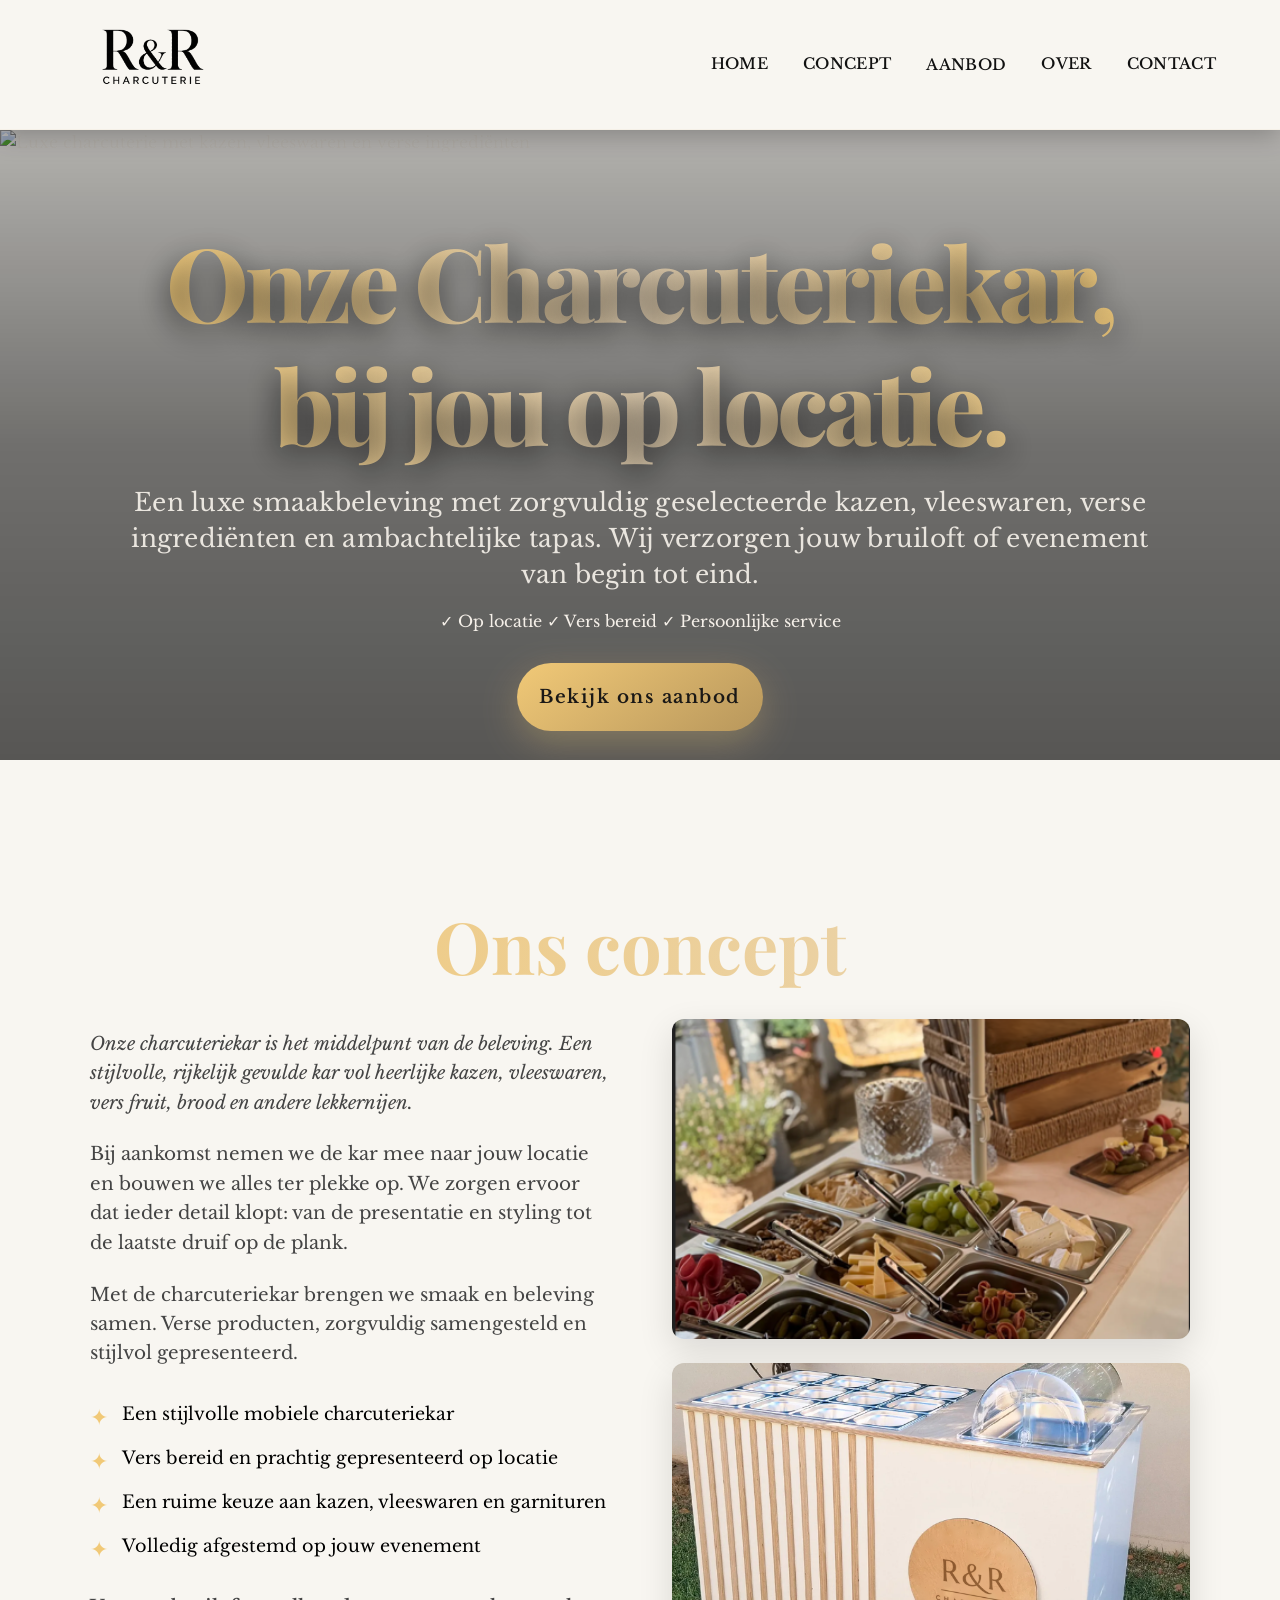
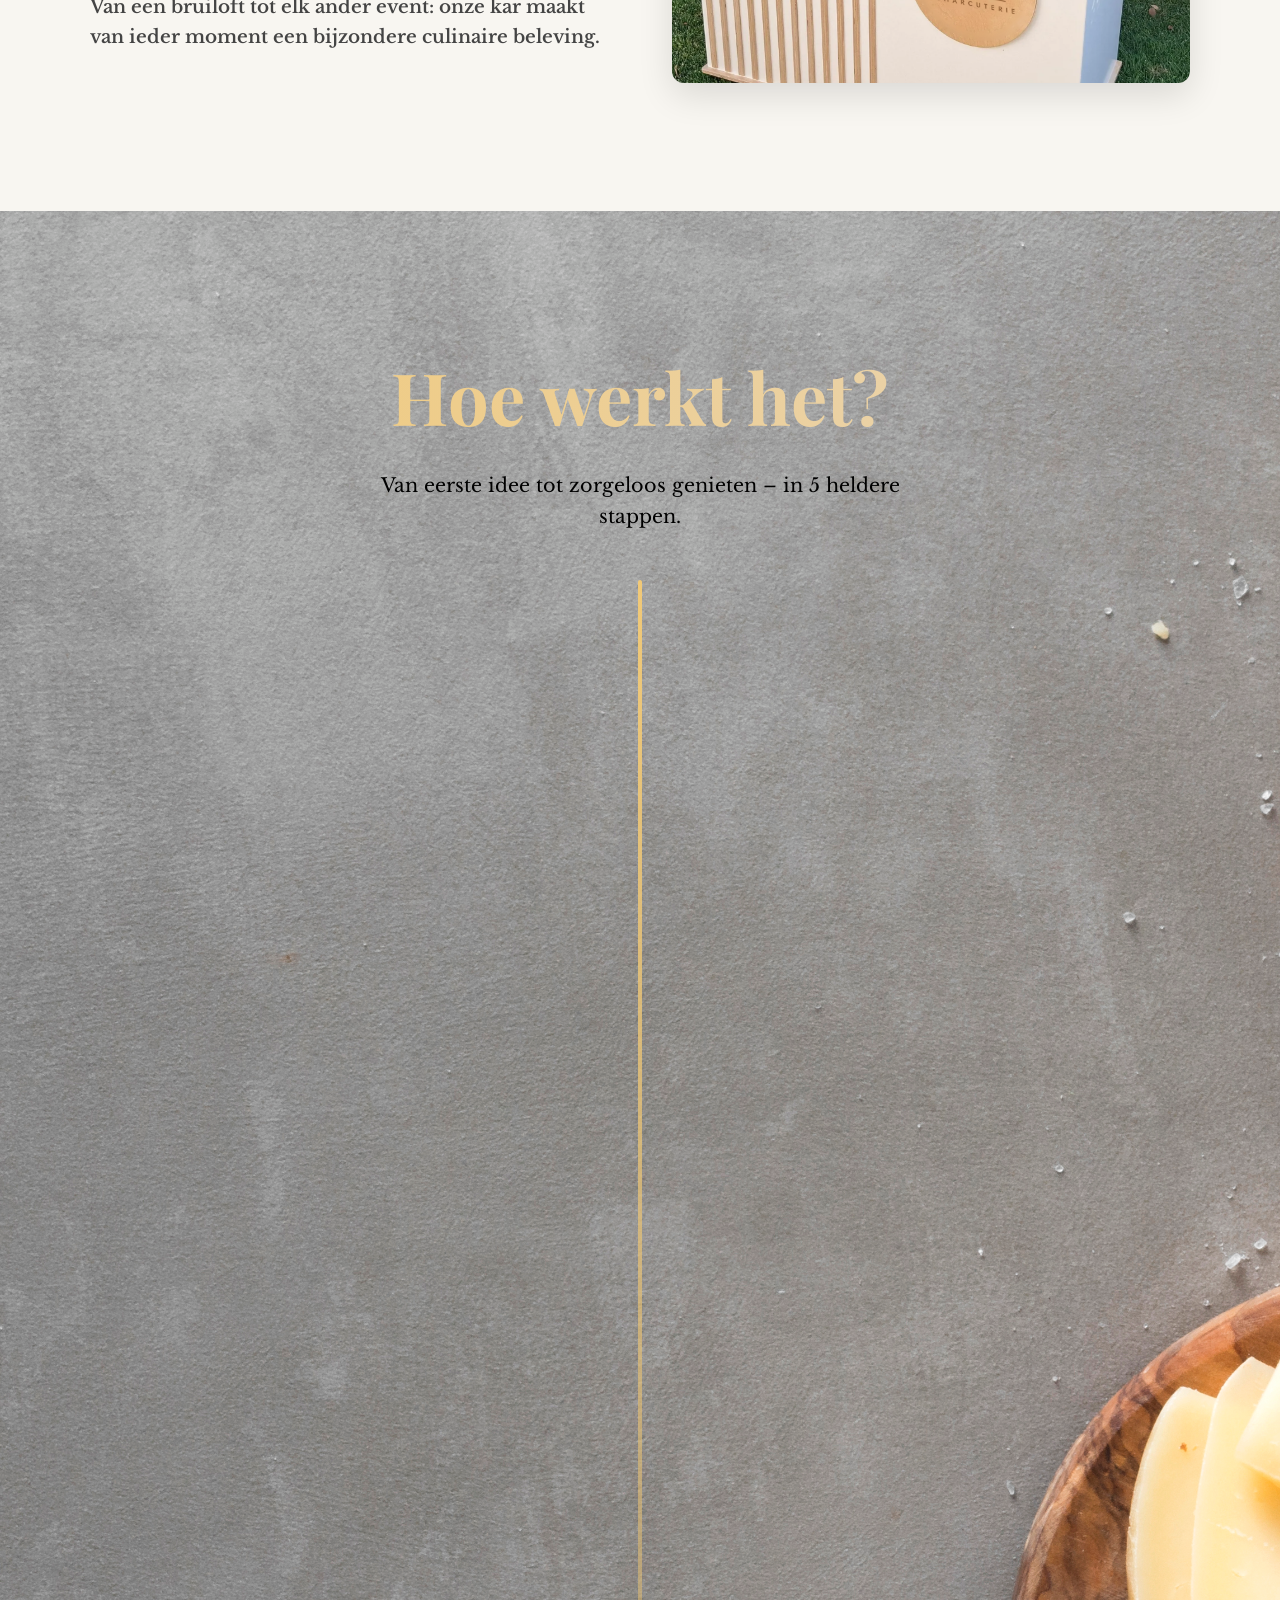
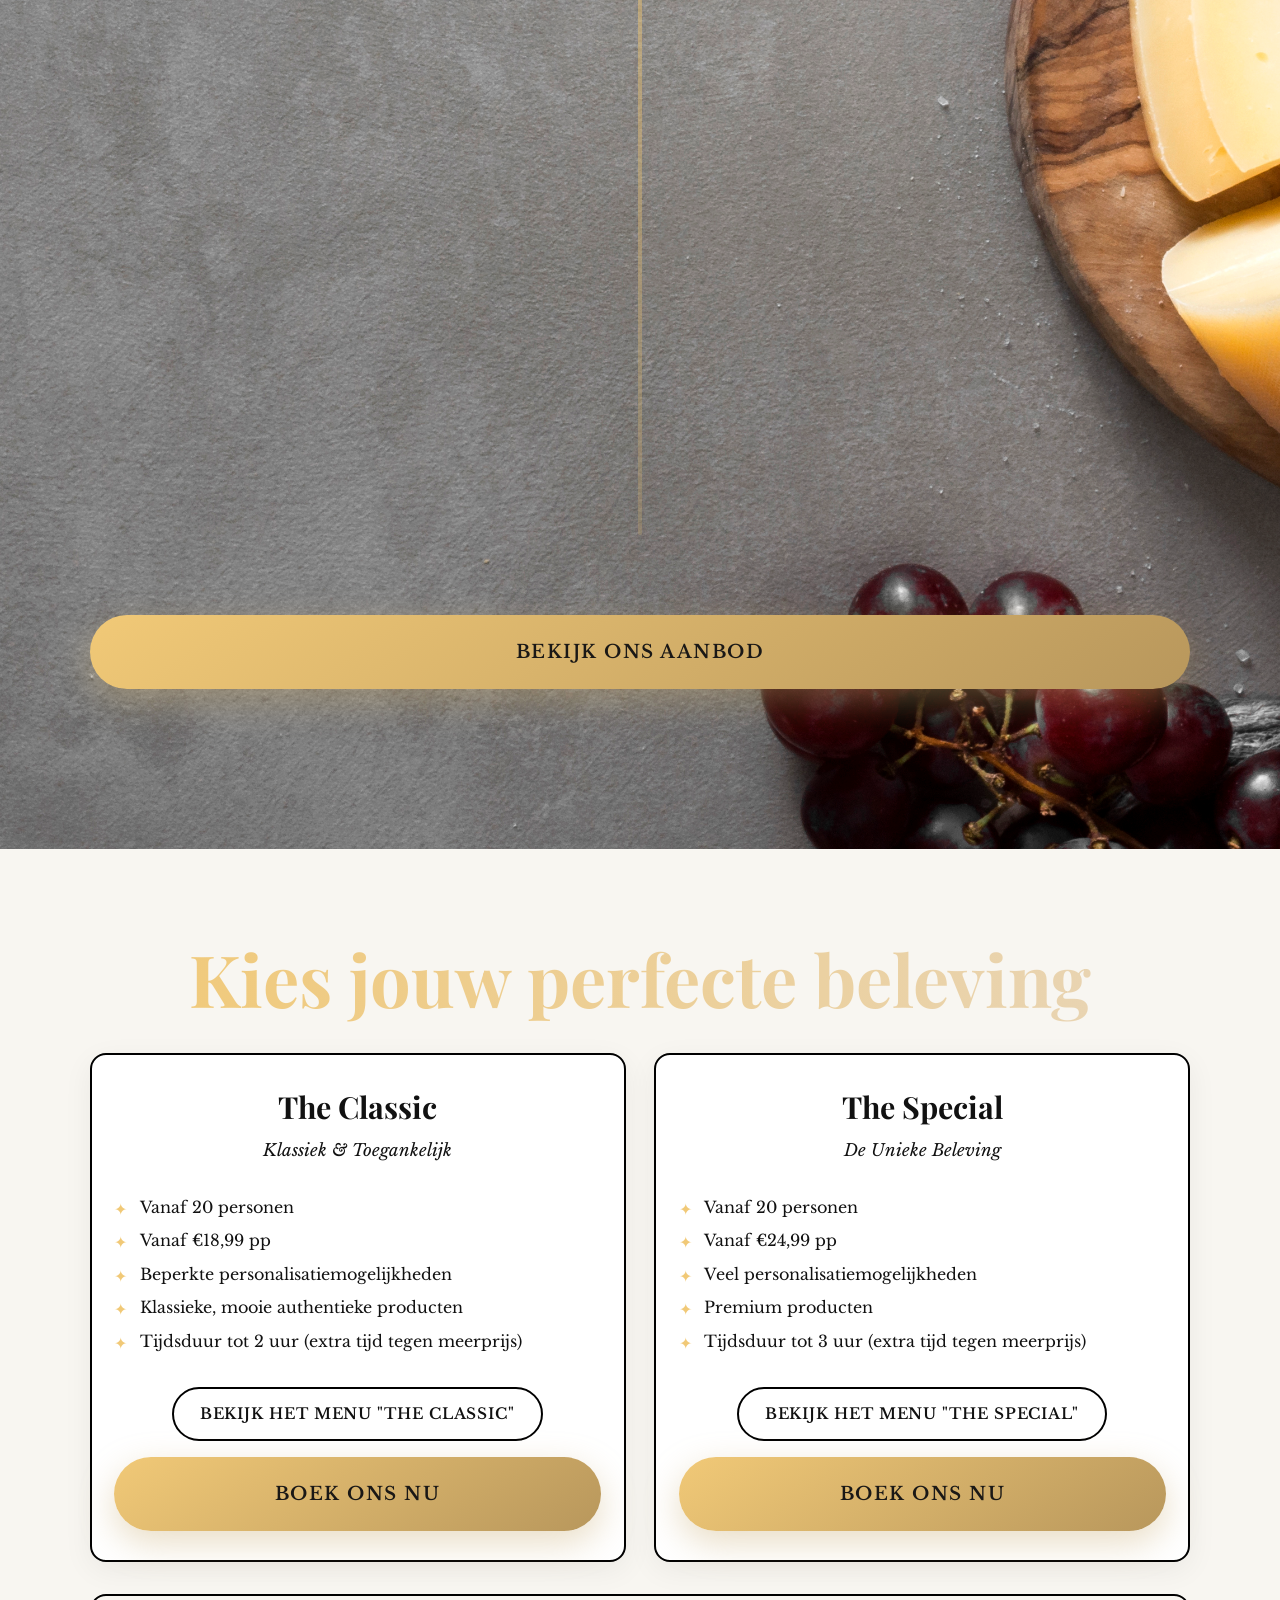
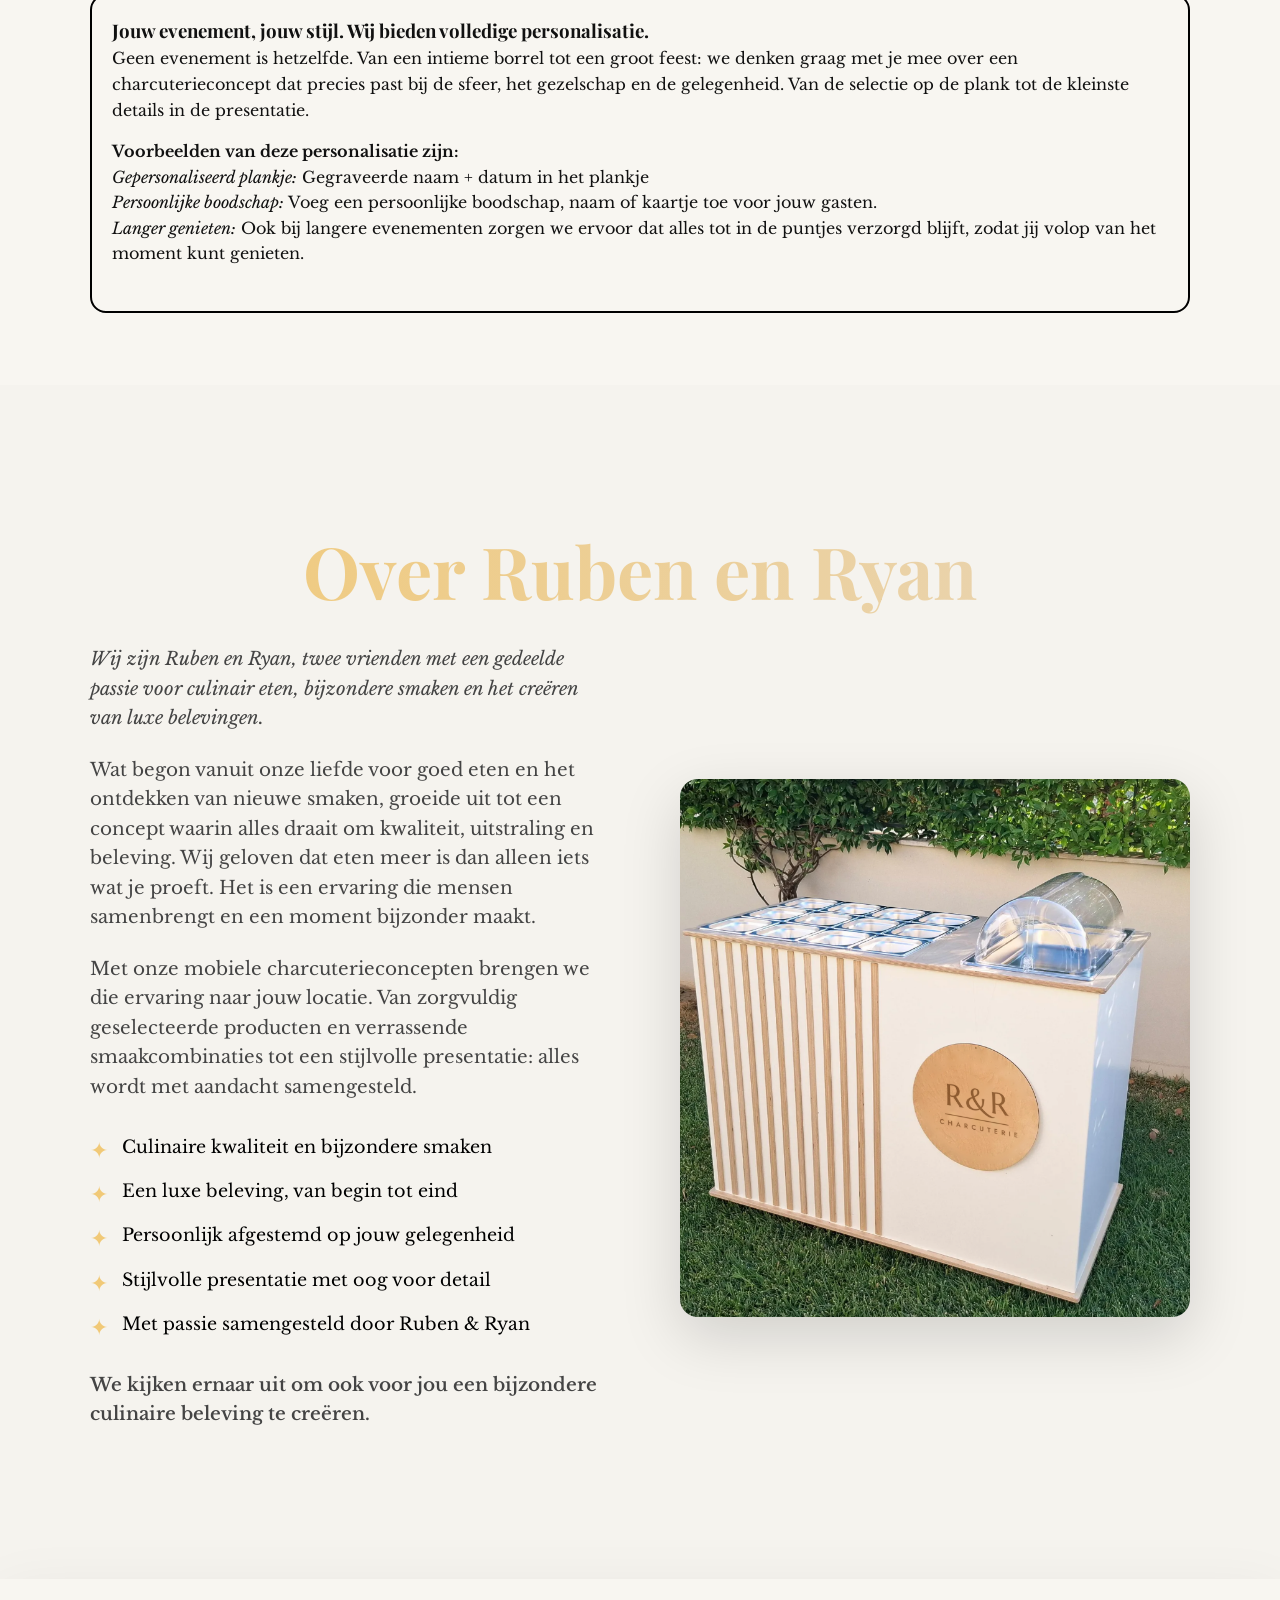
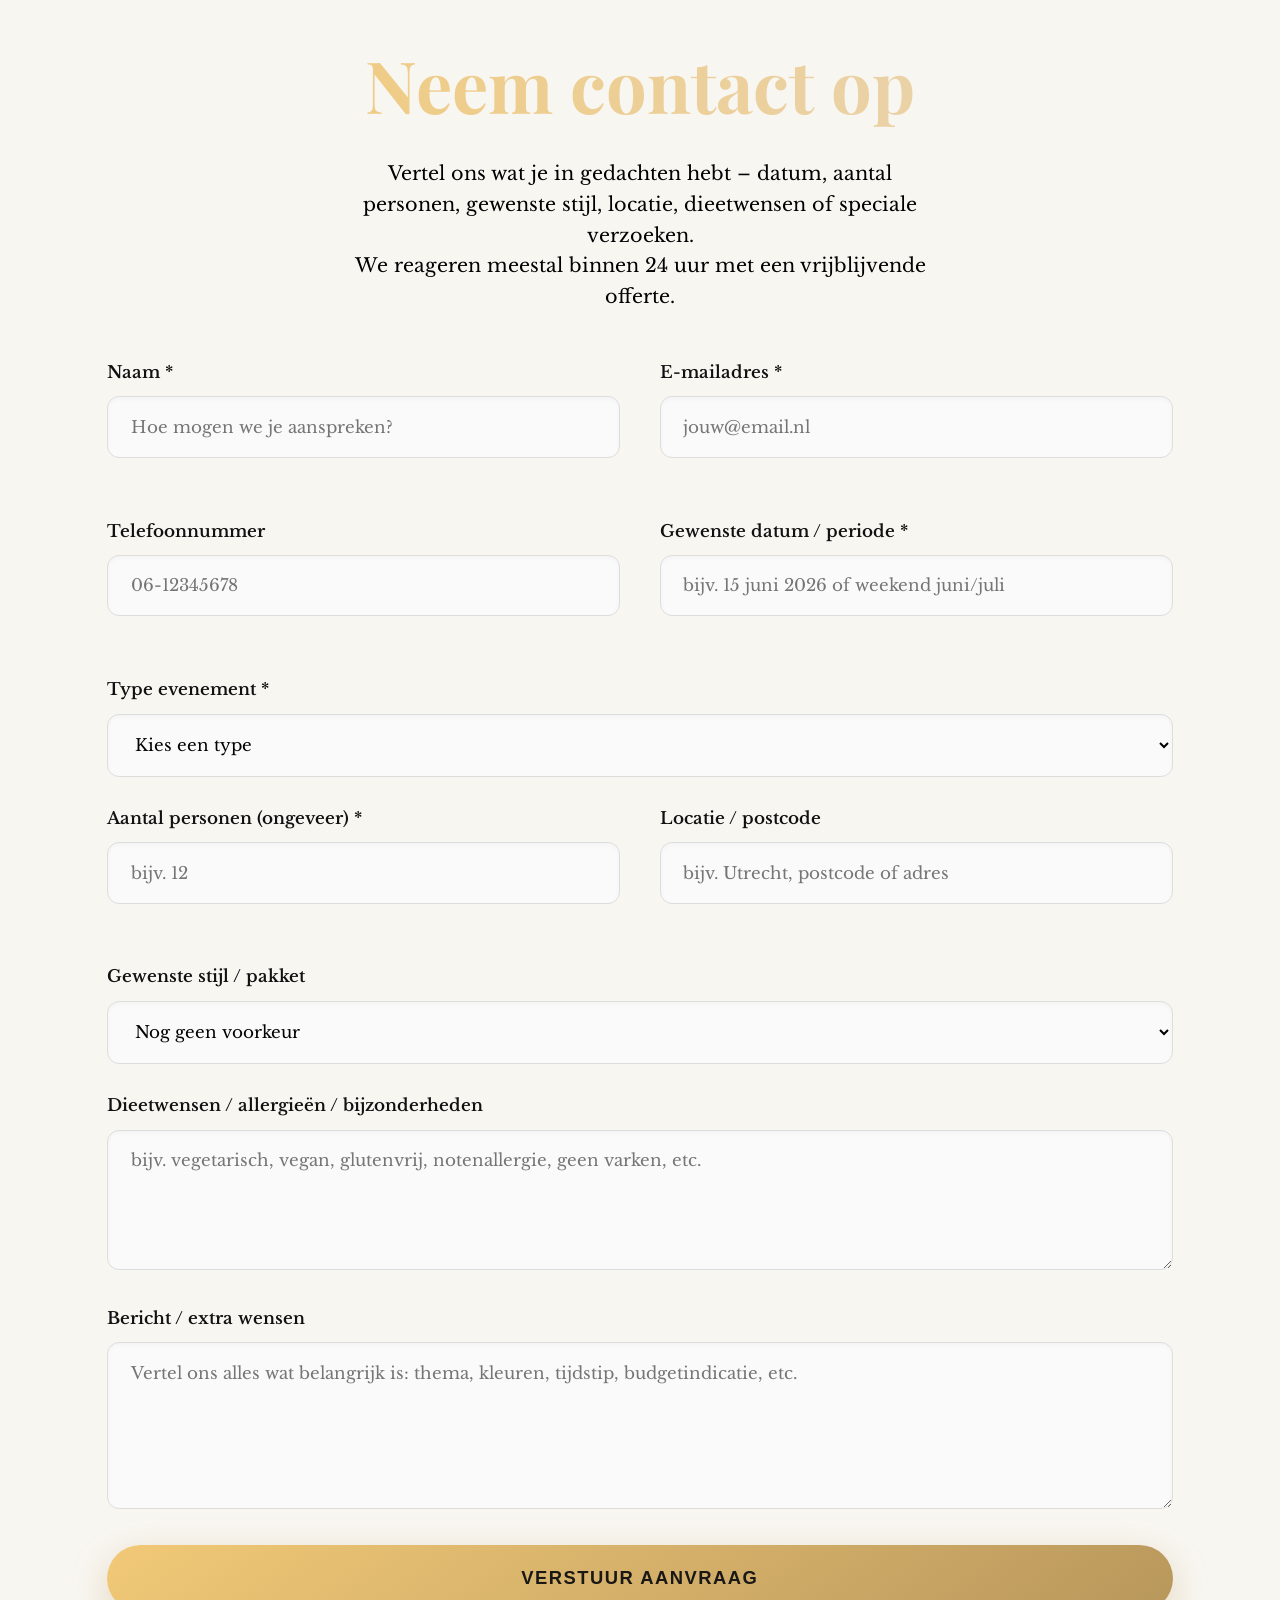
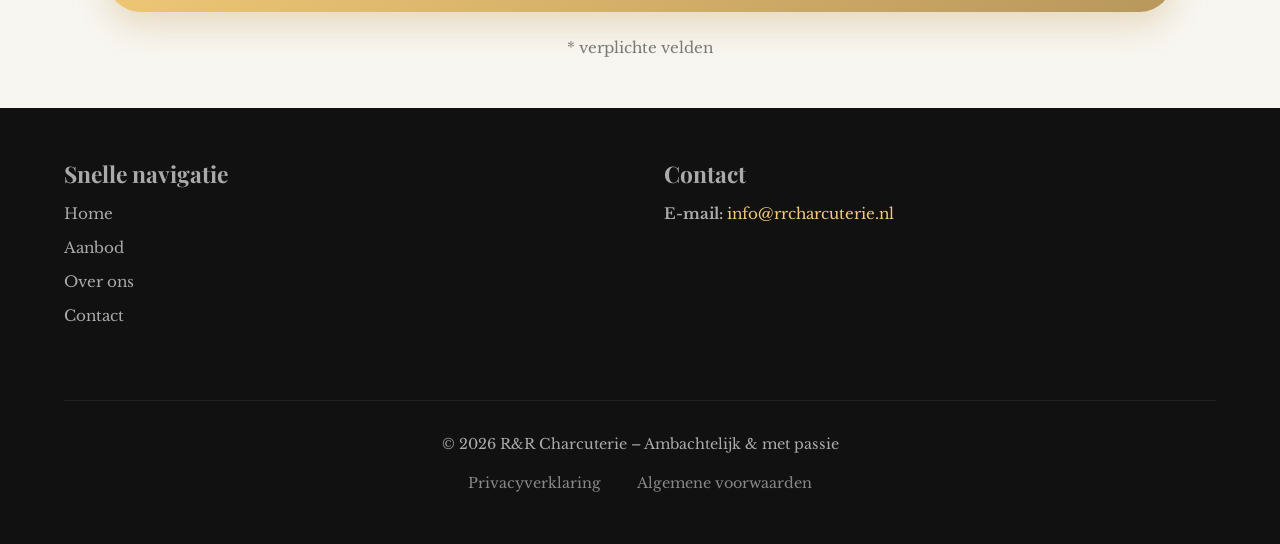
==== index.html @ 730e9e6c "update html" ====
<!DOCTYPE html>
<html lang="nl">
<head>
  <meta charset="UTF-8">
  <meta name="viewport" content="width=device-width, initial-scale=1.0">

  <title>Charcuteriekar op locatie | R&R Charcuterie</title>

  <meta
    name="description"
    content="R&R Charcuterie verzorgt luxe charcuterie op locatie voor bruiloften, borrels en evenementen. Verse kazen, vleeswaren en tapas, stijlvol gepresenteerd."
  >

  <meta name="robots" content="index, follow">

  <link rel="canonical" href="https://rrcharcuterie.nl/">

  <!-- Open Graph -->
  <meta property="og:type" content="website">
  <meta property="og:locale" content="nl_NL">
  <meta property="og:title" content="Charcuteriekar op locatie | R&R Charcuterie">
  <meta
    property="og:description"
    content="Luxe charcuterie op locatie voor bruiloften, borrels en evenementen. R&R Charcuterie verzorgt de kar, presentatie en service."
  >
  <meta property="og:url" content="https://rrcharcuterie.nl/">
  <meta property="og:site_name" content="R&R Charcuterie">
  <meta
    property="og:image"
    content="https://rrcharcuterie.nl/world-tapa-s-day-celebration-with-snacks.jpg"
  >

  <!-- Twitter -->
  <meta name="twitter:card" content="summary_large_image">
  <meta
    name="twitter:title"
    content="Charcuteriekar op locatie | R&R Charcuterie"
  >
  <meta
    name="twitter:description"
    content="Luxe charcuterie op locatie voor bruiloften, borrels en evenementen."
  >
  <meta
    name="twitter:image"
    content="https://rrcharcuterie.nl/world-tapa-s-day-celebration-with-snacks.jpg"
  >

  <!-- Favicon -->
  <link rel="icon" type="image/jpeg" href="t4jKO.jpg">

  <!-- CSS -->
  <link rel="stylesheet" href="/styles.css">

  <!-- Google Fonts -->
  <link rel="preconnect" href="https://fonts.googleapis.com">
  <link rel="preconnect" href="https://fonts.gstatic.com" crossorigin>

  <link
    href="https://fonts.googleapis.com/css2?family=Playfair+Display:wght@400;600&family=Libre+Baskerville&display=swap"
    rel="stylesheet"
  >

  <!-- JavaScript -->
  <script src="script.js" defer></script>

  <!-- Structured Data -->
  <script type="application/ld+json">
  {
    "@context": "https://schema.org",
    "@type": "Caterer",
    "@id": "https://rrcharcuterie.nl/#business",
    "name": "R&R Charcuterie",
    "url": "https://rrcharcuterie.nl/",
    "email": "info@rrcharcuterie.nl",
    "description": "Luxe charcuterie op locatie voor bruiloften, borrels en evenementen.",
    "image": "https://rrcharcuterie.nl/world-tapa-s-day-celebration-with-snacks.jpg",
    "priceRange": "€€"
  }
  </script>
</head>

<body>

<header class="header">
  <div class="container">

    <a href="/" class="logo" aria-label="R&R Charcuterie home">
      <img
        src="t4jKO-removebg-preview.png"
        alt="R&R Charcuterie logo"
      >
    </a>

    <button
      class="menu-toggle"
      aria-label="Menu openen"
      type="button"
    >
      ☰
    </button>

    <nav class="nav" aria-label="Hoofdnavigatie">
      <a href="/">Home</a>
      <a href="/#hoe-werkt-het">Concept</a>

      <div class="dropdown">
        <a
          href="/#menu"
          class="dropdown-toggle"
        >
          Aanbod
        </a>
      </div>

      <a href="/#over">Over</a>
      <a href="/#contact">Contact</a>
    </nav>

  </div>
</header>


<main>

  <!-- HERO -->
  <section
    class="hero"
    aria-labelledby="hero-title"
  >

    <picture>

      <img
        src="world-tapa-s-day-celebration-with-snacks.jpg"
        alt="Luxe charcuterie met kazen, vleeswaren en verse ingrediënten"
        class="hero-img"
        loading="eager"
        fetchpriority="high"
        decoding="async"
      >

    </picture>

    <div
      class="hero-overlay"
      aria-hidden="true"
    ></div>

    <div class="hero-content container">

      <h1
        id="hero-title"
        class="hero-title"
      >
        Onze Charcuteriekar,<br>
        bij jou op locatie.
      </h1>

      <p class="hero-subtitle">
        Een luxe smaakbeleving met zorgvuldig geselecteerde kazen,
        vleeswaren, verse ingrediënten en ambachtelijke tapas.
        Wij verzorgen jouw bruiloft of evenement van begin tot eind.
      </p>

      <div class="hero-info">
        <span>✓ Op locatie</span>
        <span>✓ Vers bereid</span>
        <span>✓ Persoonlijke service</span>
      </div>

      <div class="hero-buttons">
        <a
          href="#hoe-werkt-het"
          class="btn-hero"
        >
          Bekijk ons aanbod
        </a>
      </div>

    </div>

  </section>


  <!-- CONCEPT -->
  <section
    id="hoe-werkt-het"
    class="concept-section"
    aria-labelledby="concept-title"
  >

    <div class="container">

      <h2
        id="concept-title"
        class="section-title"
      >
        Ons concept
      </h2>

      <div class="over-grid">

        <div class="over-text">

          <p class="intro">
            Onze charcuteriekar is het middelpunt van de beleving.
            Een stijlvolle, rijkelijk gevulde kar vol heerlijke kazen,
            vleeswaren, vers fruit, brood en andere lekkernijen.
          </p>

          <p>
            Bij aankomst nemen we de kar mee naar jouw locatie en bouwen
            we alles ter plekke op. We zorgen ervoor dat ieder detail klopt:
            van de presentatie en styling tot de laatste druif op de plank.
          </p>

          <p>
            Met de charcuteriekar brengen we smaak en beleving samen.
            Verse producten, zorgvuldig samengesteld en stijlvol gepresenteerd.
          </p>

          <ul class="highlights">
            <li>Een stijlvolle mobiele charcuteriekar</li>
            <li>Vers bereid en prachtig gepresenteerd op locatie</li>
            <li>Een ruime keuze aan kazen, vleeswaren en garnituren</li>
            <li>Volledig afgestemd op jouw evenement</li>
          </ul>

          <p class="closing">
            Van een bruiloft tot elk ander event: onze kar maakt van ieder
            moment een bijzondere culinaire beleving.
          </p>

        </div>

        <div class="over-images">

          <img
            src="rr-charcuterie-sfeerfoto webiste.png"
            alt="Mobiele charcuteriekar van R&R Charcuterie op locatie"
            class="over-img"
            loading="lazy"
            decoding="async"
          >

          <img
            src="8d4e5af5-b124-4698-b7eb-2ae5a8233d53.png"
            alt="R&R Charcuteriekar tijdens een evenement"
            class="over-img"
            loading="lazy"
            decoding="async"
          >

        </div>

      </div>

    </div>

  </section>


  <!-- HOE WERKT HET -->
  <section
    class="how-it-works"
    aria-labelledby="how-title"
  >

    <div class="container">

      <h2
        id="how-title"
        class="section-title"
      >
        Hoe werkt het?
      </h2>

      <p class="section-subtitle">
        Van eerste idee tot zorgeloos genieten – in 5 heldere stappen.
      </p>

      <div class="timeline">

        <a
          href="#menu"
          class="timeline-item clickable"
          data-step="1"
        >
          <div class="timeline-dot"></div>

          <div class="timeline-content">

            <h3>Kies of bedenk samen</h3>

            <p>
              Kies uit ons mooie aanbod (Basis, Knapper &amp; Luxe of
              333 Signature) óf wij bedenken samen iets volledig customs
              dat perfect aansluit bij jouw evenement, thema of smaak.
            </p>

          </div>
        </a>


        <div
          class="timeline-item"
          data-step="2"
        >

          <div class="timeline-dot"></div>

          <div class="timeline-content">

            <h3>Contact opnemen</h3>

            <p>
              Vul het formulier in, stuur een appje of bel ons.
              Vertel ons je datum, aantal personen, locatie,
              dieetwensen en wat je in gedachten hebt.
            </p>

          </div>

        </div>


        <div
          class="timeline-item"
          data-step="3"
        >

          <div class="timeline-dot"></div>

          <div class="timeline-content">

            <h3>Persoonlijke offerte</h3>

            <p>
              Binnen 24 uur (vaak sneller) ontvang je een duidelijke,
              vrijblijvende offerte met prijs, inhoud, levering en alle details.
            </p>

          </div>

        </div>


        <div
          class="timeline-item"
          data-step="4"
        >

          <div class="timeline-dot"></div>

          <div class="timeline-content">

            <h3>Bevestigen &amp; betalen</h3>

            <p>
              Als de offerte goed is, bevestig je met een aanbetaling
              (meestal 50%). De rest regel je op de dag zelf of achteraf –
              simpel en zonder gedoe.
            </p>

          </div>

        </div>


        <div
          class="timeline-item"
          data-step="5"
        >

          <div class="timeline-dot"></div>

          <div class="timeline-content">

            <h3>Zorgeloos genieten</h3>

            <p>
              Wij komen op tijd, bouwen alles op, stylen live en zorgen
              voor een perfecte presentatie. Jij en je gasten genieten
              alleen maar. Wij ruimen op als dat nodig is.
            </p>

          </div>

        </div>

      </div>


      <div class="how-cta">

        <a
          href="#menu"
          class="btn btn-primary"
        >
          Bekijk ons aanbod
        </a>

      </div>

    </div>

  </section>


  <!-- AANBOD -->
  <section
    class="comparison-section"
    id="menu"
    aria-labelledby="menu-title"
  >

    <div class="container">

      <div class="background-intro">

        <h2
          id="menu-title"
          class="section-title"
        >
          Kies jouw perfecte beleving
        </h2>

      </div>


      <div class="comparison-grid">

        <!-- THE CLASSIC -->
        <article class="comparison-item">

          <h3>The Classic</h3>

          <p class="tagline">
            Klassiek &amp; Toegankelijk
          </p>

          <ul>
            <li>Vanaf 20 personen</li>
            <li>Vanaf €18,99 pp</li>
            <li>Beperkte personalisatiemogelijkheden</li>
            <li>Klassieke, mooie authentieke producten</li>
            <li>Tijdsduur tot 2 uur (extra tijd tegen meerprijs)</li>
          </ul>

          <div class="actions">

            <a
              href="/charcuterie-basis.html"
              class="btn btn-secondary"
            >
              Bekijk het menu "The Classic"
            </a>

            <a
              href="#contact"
              class="btn btn-primary"
            >
              Boek ons nu
            </a>

          </div>

        </article>


        <!-- THE SPECIAL -->
        <article class="comparison-item">

          <h3>The Special</h3>

          <p class="tagline">
            De Unieke Beleving
          </p>

          <ul>
            <li>Vanaf 20 personen</li>
            <li>Vanaf €24,99 pp</li>
            <li>Veel personalisatiemogelijkheden</li>
            <li>Premium producten</li>
            <li>Tijdsduur tot 3 uur (extra tijd tegen meerprijs)</li>
          </ul>

          <div class="actions">

            <a
              href="/charcuterie-333.html"
              class="btn btn-secondary"
            >
              Bekijk het menu "The Special"
            </a>

            <a
              href="#contact"
              class="btn btn-primary"
            >
              Boek ons nu
            </a>

          </div>

        </article>

      </div>


      <!-- CUSTOM -->
      <article class="custom-menu">

        <div class="custom-text">

          <h3>
            Jouw evenement, jouw stijl.
            Wij bieden volledige personalisatie.
          </h3>

          <p>
            Geen evenement is hetzelfde. Van een intieme borrel tot een
            groot feest: we denken graag met je mee over een charcuterieconcept
            dat precies past bij de sfeer, het gezelschap en de gelegenheid.
            Van de selectie op de plank tot de kleinste details in de presentatie.
          </p>

        </div>


        <div class="custom-extras">

          <h4>
            Voorbeelden van deze personalisatie zijn:
          </h4>

          <div class="extras">

            <ul>

              <li class="extra-item">

                <em>Gepersonaliseerd plankje:</em>

                <span>
                  Gegraveerde naam + datum in het plankje
                </span>

              </li>

              <li class="extra-item">

                <em>Persoonlijke boodschap:</em>

                <span>
                  Voeg een persoonlijke boodschap, naam of kaartje toe
                  voor jouw gasten.
                </span>

              </li>

              <li class="extra-item">

                <em>Langer genieten:</em>

                <span>
                  Ook bij langere evenementen zorgen we ervoor dat alles
                  tot in de puntjes verzorgd blijft, zodat jij volop van
                  het moment kunt genieten.
                </span>

              </li>

            </ul>

          </div>

        </div>

      </article>

    </div>

  </section>


  <!-- OVER ONS -->
  <section
    id="over"
    class="over-section"
    aria-labelledby="about-title"
  >

    <div class="container">

      <h2
        id="about-title"
        class="section-title"
      >
        Over Ruben en Ryan
      </h2>

      <div class="over-content">

        <div class="over-text">

          <p class="intro">
            Wij zijn Ruben en Ryan, twee vrienden met een gedeelde passie
            voor culinair eten, bijzondere smaken en het creëren van luxe
            belevingen.
          </p>

          <p>
            Wat begon vanuit onze liefde voor goed eten en het ontdekken
            van nieuwe smaken, groeide uit tot een concept waarin alles
            draait om kwaliteit, uitstraling en beleving. Wij geloven dat
            eten meer is dan alleen iets wat je proeft. Het is een ervaring
            die mensen samenbrengt en een moment bijzonder maakt.
          </p>

          <p>
            Met onze mobiele charcuterieconcepten brengen we die ervaring
            naar jouw locatie. Van zorgvuldig geselecteerde producten en
            verrassende smaakcombinaties tot een stijlvolle presentatie:
            alles wordt met aandacht samengesteld.
          </p>

          <ul class="highlights">

            <li>Culinaire kwaliteit en bijzondere smaken</li>
            <li>Een luxe beleving, van begin tot eind</li>
            <li>Persoonlijk afgestemd op jouw gelegenheid</li>
            <li>Stijlvolle presentatie met oog voor detail</li>
            <li>Met passie samengesteld door Ruben &amp; Ryan</li>

          </ul>

          <p class="closing">
            We kijken ernaar uit om ook voor jou een bijzondere culinaire
            beleving te creëren.
          </p>

        </div>


        <div class="over-image">

          <img
            src="8d4e5af5-b124-4698-b7eb-2ae5a8233d53.png"
            alt="Ruben en Ryan van R&R Charcuterie"
            loading="lazy"
            decoding="async"
          >

        </div>

      </div>

    </div>

  </section>


  <!-- CONTACT -->
  <section
    id="contact"
    aria-labelledby="contact-title"
  >

    <form
      class="contact-form"
      action="https://api.web3forms.com/submit"
      method="POST"
    >

      <input
        type="hidden"
        name="access_key"
        value="3b66edbd-1768-4b18-ae00-25d5af1dde76"
      >

      <input
        type="text"
        name="bot-field"
        style="display:none"
        tabindex="-1"
        autocomplete="off"
      >

      <input
        type="hidden"
        name="subject"
        value="Nieuwe charcuterie aanvraag van website"
      >


      <div class="container">

        <h2
          id="contact-title"
          class="section-title"
        >
          Neem contact op
        </h2>

        <p class="section-subtitle">
          Vertel ons wat je in gedachten hebt – datum, aantal personen,
          gewenste stijl, locatie, dieetwensen of speciale verzoeken.<br>
          We reageren meestal binnen 24 uur met een vrijblijvende offerte.
        </p>


        <!-- Persoonlijke gegevens -->
        <div class="form-row">

          <div class="form-group">

            <label for="name">
              Naam *
            </label>

            <input
              type="text"
              id="name"
              name="naam"
              required
              autocomplete="name"
              placeholder="Hoe mogen we je aanspreken?"
            >

          </div>


          <div class="form-group">

            <label for="email">
              E-mailadres *
            </label>

            <input
              type="email"
              id="email"
              name="email"
              required
              autocomplete="email"
              placeholder="jouw@email.nl"
            >

          </div>

        </div>


        <!-- Telefoon + datum -->
        <div class="form-row">

          <div class="form-group">

            <label for="phone">
              Telefoonnummer
            </label>

            <input
              type="tel"
              id="phone"
              name="telefoon"
              autocomplete="tel"
              placeholder="06-12345678"
            >

          </div>


          <div class="form-group">

            <label for="event_date">
              Gewenste datum / periode *
            </label>

            <input
              type="text"
              id="event_date"
              name="datum"
              required
              placeholder="bijv. 15 juni 2026 of weekend juni/juli"
            >

          </div>

        </div>


        <!-- Evenement -->
        <div class="form-group">

          <label for="event_type">
            Type evenement *
          </label>

          <select
            id="event_type"
            name="evenement_type"
            required
          >

            <option
              value=""
              disabled
              selected
            >
              Kies een type
            </option>

            <option value="borrel">
              Borrel / verjaardag
            </option>

            <option value="diner">
              Klein diner / thuis
            </option>

            <option value="bruiloft">
              Bruiloft / jubileum
            </option>

            <option value="bedrijf">
              Bedrijfsfeest / receptie
            </option>

            <option value="babyborrel">
              Babyborrel / gender reveal
            </option>

            <option value="ander">
              Iets anders
            </option>

          </select>

        </div>


        <!-- Personen + locatie -->
        <div class="form-row">

          <div class="form-group">

            <label for="persons">
              Aantal personen (ongeveer) *
            </label>

            <input
              type="number"
              id="persons"
              name="aantal_personen"
              min="4"
              max="200"
              required
              placeholder="bijv. 12"
            >

          </div>


          <div class="form-group">

            <label for="location">
              Locatie / postcode
            </label>

            <input
              type="text"
              id="location"
              name="locatie"
              autocomplete="address-level2"
              placeholder="bijv. Utrecht, postcode of adres"
            >

          </div>

        </div>


        <!-- Pakket -->
        <div class="form-group">

          <label for="style">
            Gewenste stijl / pakket
          </label>

          <select
            id="style"
            name="pakket"
          >

            <option value="">
              Nog geen voorkeur
            </option>

            <option value="basis">
              Basis
            </option>

            <option value="knapper-luxe">
              Knapper &amp; Luxe
            </option>

            <option value="333-signature">
              333 Signature
            </option>

            <option value="custom">
              Custom / eigen idee
            </option>

          </select>

        </div>


        <!-- Dieetwensen -->
        <div class="form-group">

          <label for="diet">
            Dieetwensen / allergieën / bijzonderheden
          </label>

          <textarea
            id="diet"
            name="dieet"
            rows="3"
            placeholder="bijv. vegetarisch, vegan, glutenvrij, notenallergie, geen varken, etc."
          ></textarea>

        </div>


        <!-- Bericht -->
        <div class="form-group">

          <label for="message">
            Bericht / extra wensen
          </label>

          <textarea
            id="message"
            name="bericht"
            rows="6"
            required
            placeholder="Vertel ons alles wat belangrijk is: thema, kleuren, tijdstip, budgetindicatie, etc."
          ></textarea>

        </div>


        <button
          type="submit"
          class="btn btn-primary"
        >
          Verstuur aanvraag
        </button>

        <p class="form-note">
          * verplichte velden
        </p>

      </div>

    </form>

  </section>

</main>


<!-- FOOTER -->
<footer class="footer">

  <div class="container">

    <div class="footer-top">

      <nav
        class="footer-links"
        aria-label="Footer navigatie"
      >

        <h2>
          Snelle navigatie
        </h2>

        <ul>

          <li>
            <a href="/">
              Home
            </a>
          </li>

          <li>
            <a href="/#menu">
              Aanbod
            </a>
          </li>

          <li>
            <a href="/#over">
              Over ons
            </a>
          </li>

          <li>
            <a href="/#contact">
              Contact
            </a>
          </li>

        </ul>

      </nav>


      <div class="footer-contact">

        <h2>
          Contact
        </h2>

        <p>
          <strong>E-mail:</strong>
          <a href="mailto:info@rrcharcuterie.nl">
            info@rrcharcuterie.nl
          </a>
        </p>

      </div>

    </div>


    <div class="footer-bottom">

      <p>
        © 2026 R&amp;R Charcuterie – Ambachtelijk &amp; met passie
      </p>

      <div class="footer-legal">

        <a href="/privacy">
          Privacyverklaring
        </a>

        <a href="/algemene-voorwaarden">
          Algemene voorwaarden
        </a>

      </div>

    </div>

  </div>

</footer>


<script>
  document
    .querySelector('.contact-form')
    .addEventListener('submit', async function (e) {

      e.preventDefault();

      const form = e.target;
      const formData = new FormData(form);

      try {

        const response = await fetch(
          'https://api.web3forms.com/submit',
          {
            method: 'POST',
            body: formData,
            headers: {
              'Accept': 'application/json'
            }
          }
        );

        const result = await response.json();

        if (result.success) {

          window.location.href = 'bedankt.html';

        } else {

          alert(
            'Er ging iets mis: ' +
            (result.message || 'Probeer opnieuw')
          );

        }

      } catch (error) {

        alert(
          'Verzenden mislukt – check je internet.'
        );

      }

    });
</script>

</body>
</html>
---- styles.css ----
/* === RESET & BASICS === */
* {
    margin: 0;
    padding: 0;
    box-sizing: border-box;
  }
html {
  scroll-behavior: smooth !important;
}
  
  body {
    --offwhite: #F8F6F1;
    min-height: 100vh;           /* pagina mag scrollen als content langer is */
    margin: 0;
    font-family: 'Libre Baskerville', serif;
    line-height: 1.6;
    background-color: var(--offwhite)
  }
  
  h1, h2, h3 {
    font-family: 'Playfair Display', serif;
  }
  
  .container {
    width: 90%;
    max-width: 1100px;
    margin: 0 auto;
  }
  
  :root {
    --charcoal: #111111;           /* dieper zwart voor maximale contrast */
    --header-bg: #ffffff;          /* bijna zwart, rijk & diep */
    --header-text: #111111;        /* puur wit – max contrast op donkere bg */
    --accent: #f1c977;             /* helderder, warmer goud – knalt eruit */
    --accent-dark: #d9b26f;        /* donkerdere goud voor diepte in gradients */
    --offwhite: #ffffff;           /* helder wit – beste achtergrond voor tekst */
    --taupe: #8c7f6b;              /* donkerdere neutraal voor secundair */
    --text-dark: #0f0f0f;          /* bijna zwart – super leesbaar op wit */
    --text-light: #444444;         /* donker grijs – goed voor subtiele tekst */
    --border-light: #d9d0b8;       /* zachte maar zichtbare border */
    --shadow-gold: rgba(240,211,153,0.35); /* sterkere gouden schaduw */
  }
  
  /* === HEADER === */
  .header {
    background: var(--offwhite);
    color: var(--header-text);
    position: sticky;
    top: 0;
    z-index: 1000;
    box-shadow: 0 4px 25px rgba(0, 0, 0, 0.28);
    backdrop-filter: blur(12px);
    -webkit-backdrop-filter: blur(12px);
    border-bottom: 1px solid rgba(201, 169, 110, 0.08);
    transition: all 0.35s ease;
  }
  
  .header.scrolled {
    background: rgba(26, 24, 22, 0.92);
    box-shadow: 0 6px 35px rgba(0, 0, 0, 0.4);
    backdrop-filter: blur(16px);
  }
  
  .header .container {
    display: flex;
    justify-content: space-between;
    align-items: center;
    max-width: 1440px;
    margin: 0 auto;
  }
  
  .logo {
    font-size: 1.55rem;
    font-weight: 700;
    letter-spacing: -0.02em;
    text-decoration: none;
    background: linear-gradient(90deg, var(--accent), #e8d5b7);
    -webkit-background-clip: text;
    background-clip: text;
    -webkit-text-fill-color: transparent;
  }

 
  
  .nav {
    display: flex;
    align-items: center;
    gap: 2.2rem;
  }
  
  .nav a {
    color: var(--header-text);
    text-decoration: none;
    font-size: 0.95rem;
    font-weight: 500;
    letter-spacing: 0.02em;
    text-transform: uppercase;
    position: relative;
    transition: all 0.28s ease;
  }
  
  .nav a:hover,
  .nav a.active {
    color: var(--accent);
  }
  
  .nav a::after {
    content: '';
    position: absolute;
    width: 0;
    height: 1.5px;
    bottom: -6px;
    left: 0;
    background: var(--accent);
    transition: width 0.35s cubic-bezier(0.22, 0.61, 0.36, 1);
  }
  
  .nav a:hover::after,
  .nav a.active::after {
    width: 100%;
  }

  .logo img{
    width: 175px;
  }



  
  .menu-toggle {
    display: none;
    background: none;
    border: none;
    color: var(--header-text);
    font-size: 1.6rem;
    cursor: pointer;
    padding: 0.5rem;
    line-height: 1;
  }

  
  
  /* === DROPDOWN === */
  .dropdown {
    position: relative;
    display: inline-block;
  }
  
  .dropdown-toggle {
    color: var(--header-text);
    text-decoration: none;
    font-size: 0.95rem;
    font-weight: 500;
    letter-spacing: 0.02em;
    text-transform: uppercase;
    padding: 0.5rem 0;
    transition: color 0.28s ease;
  }
  
  .dropdown-toggle:hover,
  .dropdown-toggle.active {
    color: var(--accent);
  }
  
  /* Dropdown menu (verborgen standaard) */
  .dropdown-menu {
    display: none;
    position: absolute;
    top: 100%;
    left: 0;
    background: var(--header-bg);
    min-width: 180px;
    box-shadow: 0 8px 25px rgba(0,0,0,0.35);
    border-radius: 8px;
    overflow: hidden;
    backdrop-filter: blur(12px);
    -webkit-backdrop-filter: blur(12px);
    border: 1px solid rgba(201,169,110,0.15);
    z-index: 999;
    margin-top: 6px;
  }
  
  .dropdown-menu a {
    display: block;
    padding: 0.9rem 1.5rem;
    color: var(--header-text);
    text-decoration: none;
    font-size: 0.9rem;
    transition: all 0.25s ease;
    white-space: nowrap;
  }
  
  .dropdown-menu a:hover {
    background: rgba(201,169,110,0.15);
    color: var(--accent);
    padding-left: 1.8rem;
  }
  
  /* Hover: toon dropdown op desktop */
  .dropdown:hover .dropdown-menu {
    display: block;
  }
  
  /* === DROPDOWN OP MOBIEL – veel schoner en intuïtiever === */
  @media (max-width: 768px) {
    /* Dropdown wrapper in mobiel menu */
    .dropdown {
      width: 100%;
    }
  
    /* De toggle-link (Aanbod) krijgt een pijltje of indicator */
    .dropdown-toggle {
      display: flex;
      justify-content: space-between;
      align-items: center;
      width: 100%;
      padding: 0.8rem 1rem;
      cursor: pointer;
    }
  
    .nav{
      align-items: flex-start;
    }
  
    .dropdown-toggle::after {
      content: '▼';
      font-size: 0.8rem;
      transition: transform 0.3s ease;
    }
  
    /* Als submenu open is: draai pijltje om */
    .dropdown.open .dropdown-toggle::after {
      transform: rotate(180deg);
    }
  
    /* Submenu zelf */
    .dropdown-menu {
      display: none; /* standaard dicht */
      position: static;
      background: rgba(0,0,0,0.15); /* subtiel donkerder voor contrast */
      border: none;
      box-shadow: none;
      margin: 0;
      padding: 0.5rem 0 0.5rem 1.5rem; /* lichte insprong */
      border-left: 3px solid var(--accent);
    }
  
    .dropdown-menu a {
      display: block;
      padding: 0.9rem 1rem;
      font-size: 1rem;
      color: var(--header-text);
      text-decoration: none;
    }
  
    .dropdown-menu a:hover {
      background: rgba(201,169,110,0.2);
    }
  
    /* Toon submenu als .open class op .dropdown staat */
    .dropdown.open .dropdown-menu {
      display: block;
    }
  }
  /* === HERO === */
  .hero {
    position: relative;
    height: 70vh;
    display: grid;
    place-items: start center;          /* hoger positioneren */
    padding-top: clamp(5rem, 10vh, 10rem); /* titel hoger op pagina */
    color: #f5f0e9;
    overflow: hidden;
    isolation: isolate;
  }
  
  .hero-img {
    position: absolute;
    inset: 0;
    width: 100%;
    height: 100%;
    object-fit: cover;
    object-position: center 60%;
    z-index: 1;
    will-change: transform;
  }

  .hero-info{
    margin-bottom: 3rem;
  }
  
  .hero-overlay {
    position: absolute;
    inset: 0;
    background: linear-gradient(
      to bottom,
      rgba(0,0,0,0.28) 0%,
      rgba(0,0,0,0.55) 50%,
      rgba(0,0,0,0.65) 100%
    );
    z-index: 2;
    mix-blend-mode: multiply;
    pointer-events: none;
  }
  
  .hero-content {
    position: relative;
    z-index: 3;
    text-align: center;
    padding: 0 1.5rem;
    margin-bottom:3em;
  }
  
  .hero-title {
    font-size: clamp(5rem, 8vw, 6.5rem);
    font-weight: 800;
    letter-spacing: -0.04em;
    line-height: 1.2;
    margin: 0 0 1.2rem;
    text-shadow: 0 8px 32px rgba(0,0,0,0.65);
    background: linear-gradient(90deg, var(--accent), #e8d5b7, var(--accent));
    -webkit-background-clip: text;
    background-clip: text;
    -webkit-text-fill-color: transparent;
    animation: subtleGlow 6s ease-in-out infinite alternate;
  }
  
  .hero-subtitle {
    font-size: clamp(1.25rem, 3.5vw, 1.55rem);
    font-weight: 400;
    line-height: 1.45;
    margin: 0 0 1rem;
    opacity: 0.92;
    letter-spacing: 0.01em;
  }
  
  /* === BUTTONS === */
  .btn {
    display: inline-flex;
    align-items: center;
    justify-content: center;
    gap: 0.8rem;
    padding: 1rem 2.4rem;
    font-size: 1.05rem;
    font-weight: 600;
    letter-spacing: 0.06em;
    text-transform: uppercase;
    text-decoration: none;
    border: none;
    border-radius: 50px;
    cursor: pointer;
    transition: all 0.4s cubic-bezier(0.22, 1, 0.36, 1);
    will-change: transform, box-shadow;
  }
  
  .btn-primary, .btn-hero {
    background: linear-gradient(145deg, var(--accent), #b8975c);
    color: #1a1816;
    box-shadow: 
      0 8px 25px rgba(201, 169, 110, 0.35),
      inset 0 1px 0 rgba(255,255,255,0.18);
  }
  
  .btn-primary:hover,
  .btn-primary:focus-visible,
  .btn-hero:hover,
  .btn-hero:focus-visible {
    transform: translateY(-4px) scale(1.04);
    box-shadow: 
      0 16px 40px rgba(201, 169, 110, 0.5),
      inset 0 1px 0 rgba(255,255,255,0.25);
    background: linear-gradient(145deg, #d4b577, var(--accent));
  }
  
  .btn-primary:active 
  , .btn-hero:active{
    transform: translateY(-1px) scale(0.98);
    box-shadow: 0 6px 20px rgba(201, 169, 110, 0.4);
  }
  
  /* === VERGELIJKING / KEUZE BLOKKEN – compact & in één scherm === */
  .comparison-section {
    padding: clamp(4rem, 8vh, 7rem) 0;
    background: var(--offwhite);
    color: var(--charcoal);
  }
  
  .section-title {
    font-size: clamp(2.4rem, 5vw, 3.8rem);
    text-align: center;
    margin-bottom: 0.8rem;
    background: linear-gradient(90deg, var(--accent), #e8d5b7, var(--accent));
    -webkit-background-clip: text;
    background-clip: text;
    -webkit-text-fill-color: transparent;
  }
  
  .how-it-works {
    padding: 8rem 0 10rem;
     background-image: url("top-view-cheese-assortment-with-copy-space.jpg");
    background-size: cover;
    background-position: center;
    background-repeat: no-repeat;
    text-align: center;
  }


  
  .section-title {
    font-size: clamp(2.8rem, 6vw, 4.5rem);
    margin-bottom: 1rem;
    background: linear-gradient(90deg, var(--accent), #e8d5b7);
    -webkit-background-clip: text;
    background-clip: text;
    -webkit-text-fill-color: transparent;
  }
  
  .section-subtitle {
    font-size: 1.25rem;
    max-width: 720px;
    margin: 0 auto 4.5rem;
  }
  
  .timeline {
    position: relative;
    max-width: 900px;
    margin: 0 auto;
    padding: 1rem 0;
  }
  
  
  .timeline::before {
    content: '';
    position: absolute;
    top: 0;
    bottom: 0;
    left: 50%;
    width: 4px;
    background: linear-gradient(to bottom, var(--accent), rgba(201,169,110,0.3));
    transform: translateX(-50%);
    border-radius: 2px;
  }
  
  .timeline-item {
    display: flex;
    align-items: center;
    margin: 3rem 0;
    opacity: 0;
    transform: translateY(30px);
    transition: opacity 0.8s ease, transform 0.8s ease;
  }
  
  .timeline-item.visible {
    opacity: 1;
    transform: translateY(0);
  }
  
  .timeline-item:nth-child(even) {
    flex-direction: row-reverse;
    text-align: right;
  }
  
  .timeline-dot {
    width: 22px;
    height: 22px;
    background: var(--accent);
    border: 4px solid white;
    border-radius: 50%;
    box-shadow: 0 0 0 6px rgba(201,169,110,0.25);
    position: absolute;
    left: 50%;
    transform: translateX(-50%);
    z-index: 2;
    transition: all 0.5s ease;
  }
  
  .timeline-content {
    width: 45%;
    background: white;
    padding: 2rem;
    border-radius: 16px;
    box-shadow: 0 12px 40px rgba(0,0,0,0.08);
    transition: all 0.5s ease;
  }
  
  .timeline-content h3 {
    font-size: 1.9rem;
    margin-bottom: 0.8rem;
    color: var(--charcoal);
  }
  
  .timeline-content p {
    font-size: 1.08rem;
    color: #555;
    line-height: 1.6;
  }
  
  .timeline-item:hover .timeline-content {
    box-shadow: 0 20px 60px rgba(201,169,110,0.25);
    transform: translateY(-8px);
  }
  
  .how-cta {
    margin-top: 5rem;
  }
  
  /* MOBIEL FIX – alleen dit blok veranderd */
  @media (max-width: 900px) {
    .timeline::before {
      left: 30px;               /* lijn netjes links */
    }
  
    .timeline-item {
      flex-direction: row !important;   /* altijd row, geen reverse meer */
      align-items: flex-start;
      text-align: left !important;
      margin: 4rem 0;
    }
  
    .timeline-dot {
      position: static;         /* niet meer absoluut */
      margin: 0.6rem;
      flex-shrink: 0;
      transform: none;
    }
  
    .timeline-content {
      width: calc(100% - 70px); /* ruimte voor dot */
      margin-left: 0;
      padding: 1.8rem;
    }
  
    /* Extra kleine schermen – nog compacter */
    @media (max-width: 480px) {
      .timeline::before {
        left: 20px;
      }
      .timeline-dot {
        width: 18px;
        height: 18px;
        border-width: 3px;
        margin-right: 1.2rem;
      }
      .timeline-content {
        width: calc(100% - 60px);
        padding: 1.5rem;
      }
    }
  }
  
  .section-subtitle {
    text-align: center;
    font-size: 1.2rem;
    max-width: 600px;
    margin: 0 auto 3rem;
  }
  
  .comparison-grid {
    display: grid;
    grid-template-columns: repeat(2, 1fr); /* altijd 3 kolommen op desktop */
    gap: 1.8rem;
    max-width: 1400px;
    margin: 0 auto;
  }

  

  
  .comparison-item {
    background: white;
    border-radius: 1rem;
    padding: 1.8rem 1.4rem;
    box-shadow: 0 8px 30px rgba(0,0,0,0.06);
    transition: all 0.35s ease;
    text-align: center;
    border: 2px solid black;
    display: flex;
    flex-direction: column;
    height: 100%; /* gelijk hoogte */
  }
  
  a {
    text-decoration: none;
    color: inherit;
  }
  
  a .timeline {
    display: block;
    cursor: pointer;
  }
.custom-menu{
  margin-top: 2rem;
  background-color: var(--offwhite);
  padding: 20px;
  border-radius: 1em;
  border: 2px solid black;
}

.custom-text{
  margin-bottom: 1em;
}
  
  
  
  .comparison-item:hover {
    transform: translateY(-8px);
    box-shadow: 0 16px 45px rgba(201,169,110,0.2);
  }
  
  .comparison-item.featured {
    border: 2px solid var(--accent);
    background: linear-gradient(to bottom, #fffaf0, #ffffff);
  }
  
  .comparison-item h3 {
    font-size: 1.9rem;
    margin: 0 0 0.4rem;
    color: var(--charcoal);
  }
  
  .tagline {
    font-size: 1.05rem;
    font-style: italic;
    color: var(--dark);
    margin: 0 0 1.2rem;
  }
  
 ul {
    list-style: none;
    padding: 0;
    margin: 0 0 1.5rem;
    flex-grow: 1;
    text-align: left;
  }
  
  .comparison-item li {
    margin: 0.7rem 0;
    position: relative;
    padding-left: 1.6rem;
    font-size: 1rem;
    line-height: 1.4;
  }
  
  .comparison-item li::before {
    content: '✦';
    color: var(--accent);
    position: absolute;
    left: 0;
    top: 2px;
  }

  .extra-item li {
       margin: 0.7rem 0;
    position: relative;
    padding-left: 1.6rem;
    font-size: 1rem;
    line-height: 1.4;
  }

  .extra-item li::before{
     content: '✦';
    color: var(--accent);
    position: absolute;
    left: 0;
    top: 2px;
  }
  
  .actions {
    margin-top: auto;
    display: flex;
    gap: 1rem;
    justify-content: center;
    flex-wrap: wrap;
  }
  
  .btn-secondary {
    background: transparent;
    border: 2px solid black;
    color: var(--dark);
    padding: 0.8rem 1.6rem;
    font-size: 0.95rem;
    border-radius: 50px;
  }

  .btn-hero {
    background-color: var(--accent);
    border: 2px solid black;
    color: var(--charcoal);
    padding: 0.8rem 1.6rem;
    font-size: 0.95rem;
    border-radius: 50px;
  }
  
  .btn-secondary:hover {
    background: var(--accent);
    color: #1a1816;
  }

  .concept-section{
    padding: 8rem 0;
  }
  
  .over-section {
    padding: 8rem 0;
    background-color: rgba(208, 208, 208, 0.091);
    text-align: center;
  }
  
  .section-title {
    font-size: clamp(2.8rem, 6vw, 4.5rem);
    margin-bottom: 2rem;
    background: linear-gradient(90deg, var(--accent), #e8d5b7);
    -webkit-background-clip: text;
    background-clip: text;
    -webkit-text-fill-color: transparent;
  }
  
  .over-grid {
    display: grid;
    grid-template-columns: 1fr 1fr;
    gap: 4rem;
    align-items: center;
    max-width: 1100px;
    margin: 0 auto;
  }

  .over-content {
  display: flex;
  align-items: center;
  gap: 5rem;
}

.over-text {
  flex: 1;
}

.over-image {
  flex: 1;
}

.over-image img {
  width: 100%;
  height: 100%;
  display: block;
  border-radius: 18px;
  object-fit: cover;
  box-shadow: 0 20px 60px rgba(0, 0, 0, 0.15);
}

/* Mobiel */
@media (max-width: 900px) {
  .over-content {
    flex-direction: column;
    gap: 3rem;
  }

  .over-text,
  .over-image {
    width: 100%;
  }
}
  
  .over-text {
    text-align: left;
  }
  
  .intro {
    font-size: 1.4rem;
    font-style: italic;
    color: var(--accent);
    margin-bottom: 1.5rem;
  }
  
  .over-text p {
    font-size: 1.15rem;
    margin-bottom: 1.4rem;
    color: #444;
  }
  
  .highlights {
    list-style: none;
    margin: 2rem 0;
    padding: 0;
  }

  .highlights li {
    font-size: 1.1rem;
    margin: 1rem 0;
    position: relative;
    padding-left: 2rem;
  }
  
  .highlights li::before {
    content: '✦';
    color: var(--accent);
    position: absolute;
    left: 0;
    font-size: 1.4rem;
  }
  
  .closing {
    font-size: 1.25rem;
    font-weight: 600;
    margin-top: 2rem;
    color: var(--charcoal);
  }
  
  .over-images {
    display: grid;
    gap: 1.5rem;
  }
  
  .over-img {
    width: 100%;
    height: 320px;
    object-fit: cover;
    border-radius: 12px;
    box-shadow: 0 12px 35px rgba(0,0,0,0.12);
    transition: transform 0.4s ease;
  }
  
  .over-img:hover {
    transform: scale(1.04);
  }
  
  .contact-section {
    padding: 8rem 0 10rem;
    text-align: center;
  }
  
  .section-title {
    font-size: clamp(2.8rem, 6vw, 4.5rem);
    margin-bottom: 1rem;
    background: linear-gradient(90deg, var(--accent), #e8d5b7);
    -webkit-background-clip: text;
    background-clip: text;
    -webkit-text-fill-color: transparent;
  }
  
  .contact-section {
    padding: 8rem 0 10rem;
    background: linear-gradient(to bottom, #f8f5f0, var(--offwhite));
    text-align: center;
  }
  
  .section-title {
    font-size: clamp(2.8rem, 6vw, 4.5rem);
    margin-bottom: 1rem;
    background: linear-gradient(90deg, var(--accent), #e8d5b7);
    -webkit-background-clip: text;
    background-clip: text;
    -webkit-text-fill-color: transparent;
  }

  
  .contact-form {
    margin: 0 auto;
    text-align: left;
    padding: 3rem;
    box-shadow: 0 20px 60px rgba(0,0,0,0.08);
  }
  
  .form-row {
    display: grid;
    grid-template-columns: repeat(auto-fit, minmax(300px, 1fr));
    gap: 2.5rem;
    margin-bottom: 2rem;
  }
  
  .form-group {
    position: relative;
    margin-bottom: 1.8rem;
  }
  
  .form-group label {
    font-weight: 600;
    margin-bottom: 0.6rem;
    color: var(--charcoal);
    display: block;
    font-size: 1.05rem;
  }
  
  .form-group input,
  .form-group select,
  .form-group textarea {
    width: 100%;
    padding: 1.2rem 1.4rem;
    border: 1px solid #ddd;
    border-radius: 12px;
    font-family: inherit;
    font-size: 1.05rem;
    background: #fafafa;
    transition: all 0.3s ease;
    box-shadow: inset 0 2px 4px rgba(0,0,0,0.03);
  }
  
  .form-group input:focus,
  .form-group select:focus,
  .form-group textarea:focus {
    outline: none;
    border-color: var(--accent);
    box-shadow: 0 0 0 4px rgba(201,169,110,0.15);
    background: white;
  }
  
  .form-group textarea {
    resize: vertical;
    min-height: 140px;
  }
  
  .checkbox {
    margin: 2.5rem 0 2rem;
    display: flex;
    align-items: flex-start;
    gap: 0.8rem;
    font-size: 1rem;
  }
  
  .checkbox input {
    margin-top: 0.3rem;
  }
  
  .checkbox a {
    color: var(--accent);
    text-decoration: underline;
  }
  
  .btn-primary, .btn-hero {
    width: 100%;
    padding: 1.4rem;
    font-size: 1.15rem;
    font-weight: 600;
    letter-spacing: 0.08em;
    border-radius: 50px;
    background: linear-gradient(145deg, var(--accent), #b8975c);
    color: #1a1816;
    border: none;
    cursor: pointer;
    box-shadow: 0 12px 35px rgba(201,169,110,0.4);
    transition: all 0.4s cubic-bezier(0.22, 1, 0.36, 1);
  }
  
  .btn-primary:hover {
    transform: translateY(-4px);
    box-shadow: 0 20px 50px rgba(201,169,110,0.55);
  }
  
  .privacy{
    padding:20px;
    margin-bottom:20px;
  }
  
  .form-note {
    font-size: 0.95rem;
    color: #777;
    margin-top: 1.5rem;
    text-align: center;
  }
  
  .contact-info {
    margin-top: 4rem;
    font-size: 1.15rem;
    color: #555;
  }
  
  .contact-info p {
    margin: 0.8rem 0;
  }
  
  .contact-info a {
    color: var(--accent);
    text-decoration: none;
    font-weight: 600;
  }
  
  /* Responsive */
  @media (max-width: 768px) {
    .contact-form {
      padding: 2.5rem 1.5rem;
    }
  
    .form-row {
      grid-template-columns: 1fr;
      gap: 1.8rem;
    }
  
    .btn-primary {
      padding: 1.3rem;
    }
  }
  
  .footer {
    background: #111;
    color: #aaa;
    padding: 4rem 0 2rem;
    font-size: 0.95rem;
    text-align: center;
  }
  
  .footer .container {
    max-width: 1400px;
  }
  
  .footer-top {
    display: grid;
    grid-template-columns: repeat(auto-fit, minmax(220px, 1fr));
    gap: 3rem;
    margin-bottom: 3rem;
    text-align: left;
  }
  
  .footer-brand {
    max-width: 300px;
  }
  
  .footer-logo {
    font-size: 1.8rem;
    font-weight: 700;
    color: var(--accent);
    text-decoration: none;
    display: block;
    margin-bottom: 0.8rem;
  }
  
  .footer-tagline {
    font-size: 1rem;
    color: #888;
    line-height: 1.5;
  }
  
  .footer-links h4,
  .footer-contact h4,
  .footer-social h4 {
    color: white;
    font-size: 1.1rem;
    margin-bottom: 1.2rem;
  }
  
  .footer-links ul {
    list-style: none;
    padding: 0;
  }
  
  .footer-links li {
    margin: 0.6rem 0;
  }
  
  .footer-links a {
    color: #aaa;
    text-decoration: none;
    transition: color 0.3s;
  }
  
  .footer-links a:hover {
    color: var(--accent);
  }
  
  .footer-contact p {
    margin: 0.6rem 0;
  }
  
  .footer-contact a {
    color: var(--accent);
    text-decoration: none;
  }
  
  .footer-social .social-icons {
    display: flex;
    gap: 1rem;
  }
  
  .social-icons a {
    color: #aaa;
    transition: color 0.3s;
  }
  
  .social-icons a:hover {
    color: var(--accent);
  }
  
  .social-icons svg {
    width: 28px;
    height: 28px;
  }
  
  .footer-bottom {
    border-top: 1px solid #222;
    padding-top: 2rem;
    font-size: 0.9rem;
  }
  
  .footer-legal {
    margin-top: 1rem;
  }
  
  .footer-legal a {
    color: #888;
    margin: 0 1rem;
    text-decoration: none;
  }
  
  .footer-legal a:hover {
    color: var(--accent);
  }
  
  /* Responsive */
  @media (max-width: 768px) {
    .footer-top {
      grid-template-columns: 1fr;
      text-align: center;
    }
  
    .footer-brand {
      margin-bottom: 2rem;
    }
  
    .footer-links,
    .footer-contact,
    .footer-social {
      text-align: center;
    }
  
    .social-icons {
      justify-content: center;
    }
  }
  
  @media (max-width: 768px) {
    .form-row {
      grid-template-columns: 1fr;
      gap: 1.5rem;
    }
  }
  
  @media (max-width: 900px) {
    .over-grid {
      grid-template-columns: 1fr;
      gap: 3rem;
    }
    
    .over-text {
      text-align: center;
    }
  }
  
  /* Mobiel: stack onder elkaar */
  @media (max-width: 1024px) {
    .comparison-grid {
      grid-template-columns: 1fr;
      gap: 2.5rem;
    }
    .comparison-item {
      padding: 2rem 1.8rem;
    }
  }
  
     /* === FOOTER === */
      .footer {
        background: #111;
        color: #aaa;
        text-align: center;
        padding: 3rem 0;
        font-size: 0.95rem;
      }
  
  /* === ANIMATIES === */
  @keyframes subtleGlow {
    from { text-shadow: 0 8px 32px rgba(201,169,110,0.2); }
    to   { text-shadow: 0 12px 48px rgba(201,169,110,0.45); }
  }
  
  /* === RESPONSIVE === */
  
  /* Tablet & kleiner */
  @media (max-width: 1024px) {
    .header .container {
      padding: 1rem 1.8rem;
    }
    .nav {
      gap: 1.4rem;
    }
    .nav a {
      font-size: 0.9rem;
    }
  }
  
  /* Mobiel — hamburger menu */
  @media (max-width: 768px) {
    .hero {
      height: 85vh;
      min-height: 600px;
      padding-top: clamp(8rem, 12vh, 14rem);
    }
  
    .hero-title {
      font-size: clamp(2.8rem, 10vw, 4.8rem);
    }
    .hero-subtitle {
      font-size: 1.2rem;
    }
    .btn {
      padding: 0.95rem 2.2rem;
      font-size: 1rem;
    }
  
    .header .container {
      padding: 1rem 1.5rem;
      flex-wrap: wrap;
    }
  
    .nav {
      display: none;
    }
  
  
  
    .menu-toggle {
      display: block;
      font-size: 1.8rem;
    }
  
    .nav.mobile-active {
      display: flex;
      flex-direction: column;
      position: absolute;
      top: 100%;
      left: 0;
      right: 0;
      background: var(--header-bg);
      padding: 1.5rem;
      box-shadow: 0 10px 30px rgba(0,0,0,0.4);
      backdrop-filter: blur(12px);
      border-top: 1px solid rgba(201, 169, 110, 0.12);
      gap: 1.4rem;
      animation: slideDown 0.35s ease;
    }
  
    .nav.mobile-active a {
      font-size: 1.1rem;
      padding: 0.8rem 0;
      text-align: center;
    }
  }
  
  @media (max-width: 480px) {
    .header .container {
      padding: 0.9rem 1.2rem;
    }
   
    .menu-toggle {
      font-size: 1.6rem;
    }
    .hero-content {
      padding: 0 1.2rem;
    }
  }

  @media (max-width: 700px) {
  .logo img {
    width: 100px;
  }
}
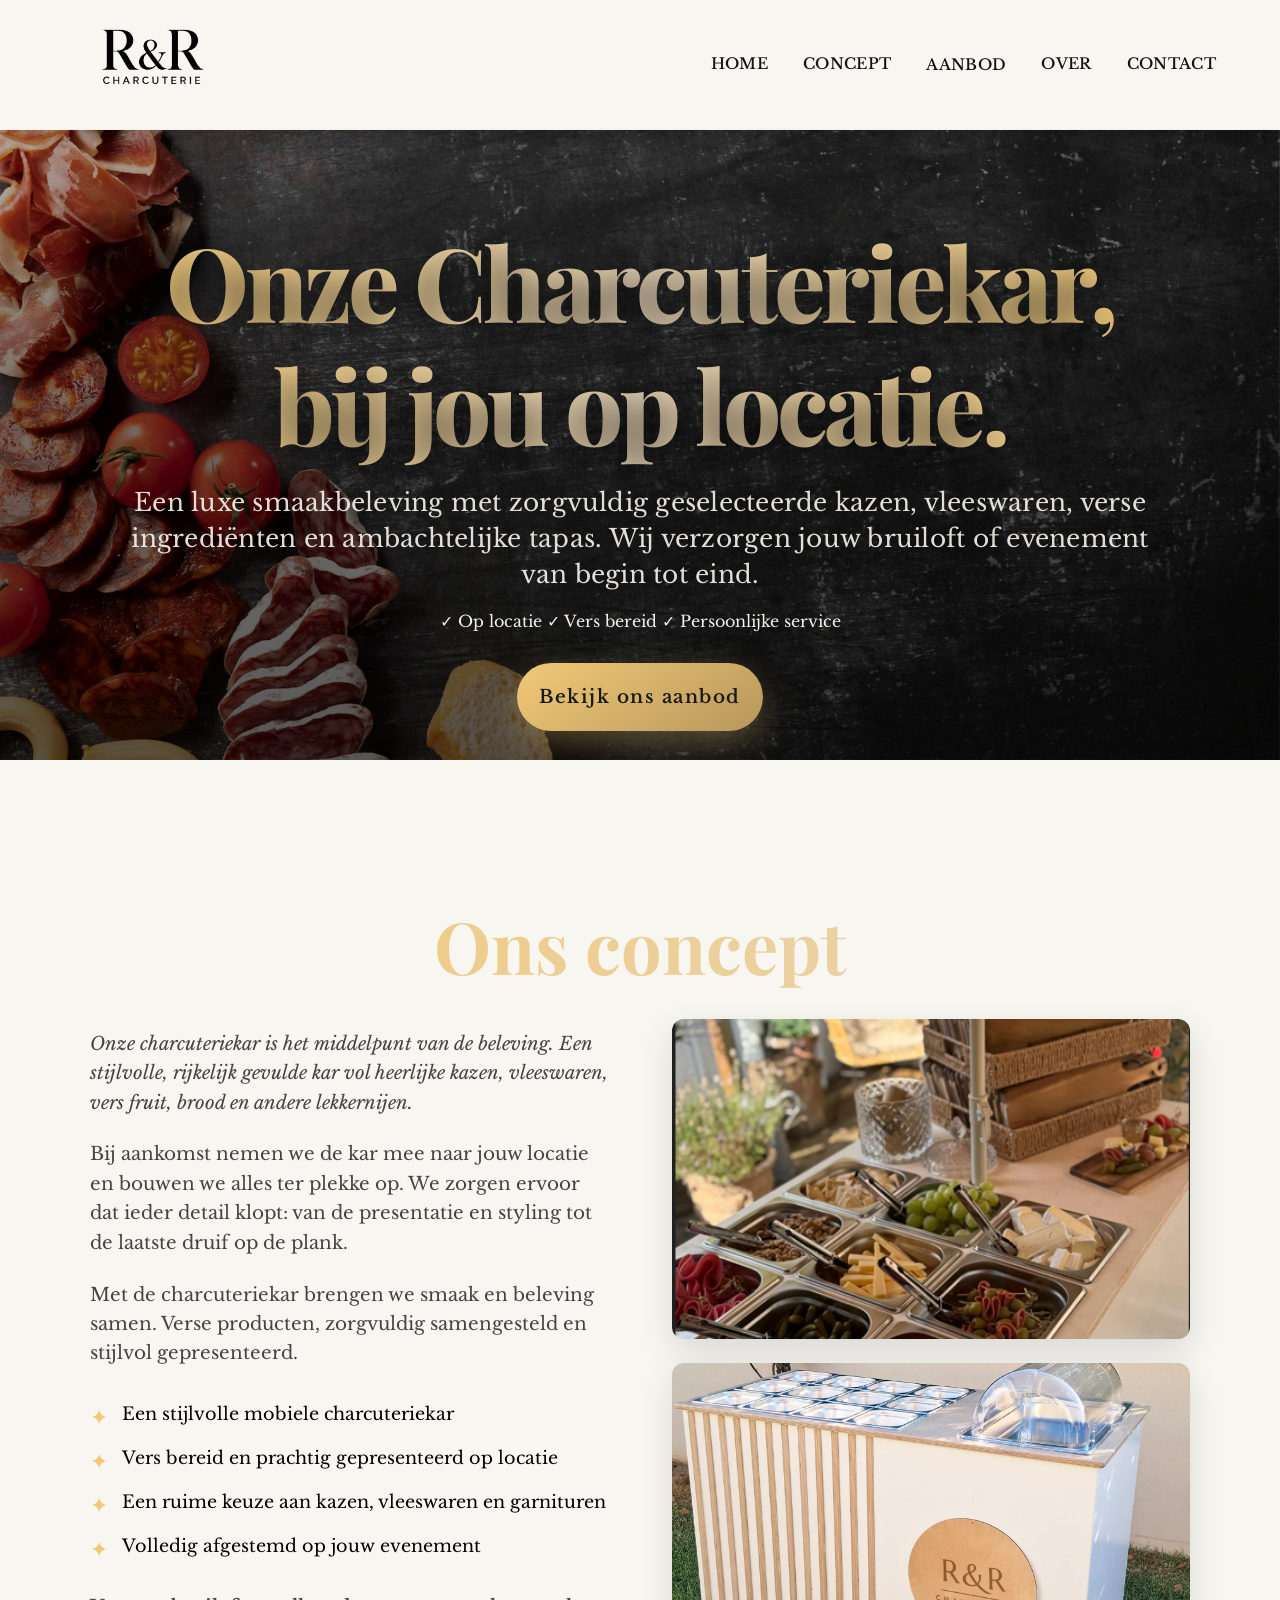
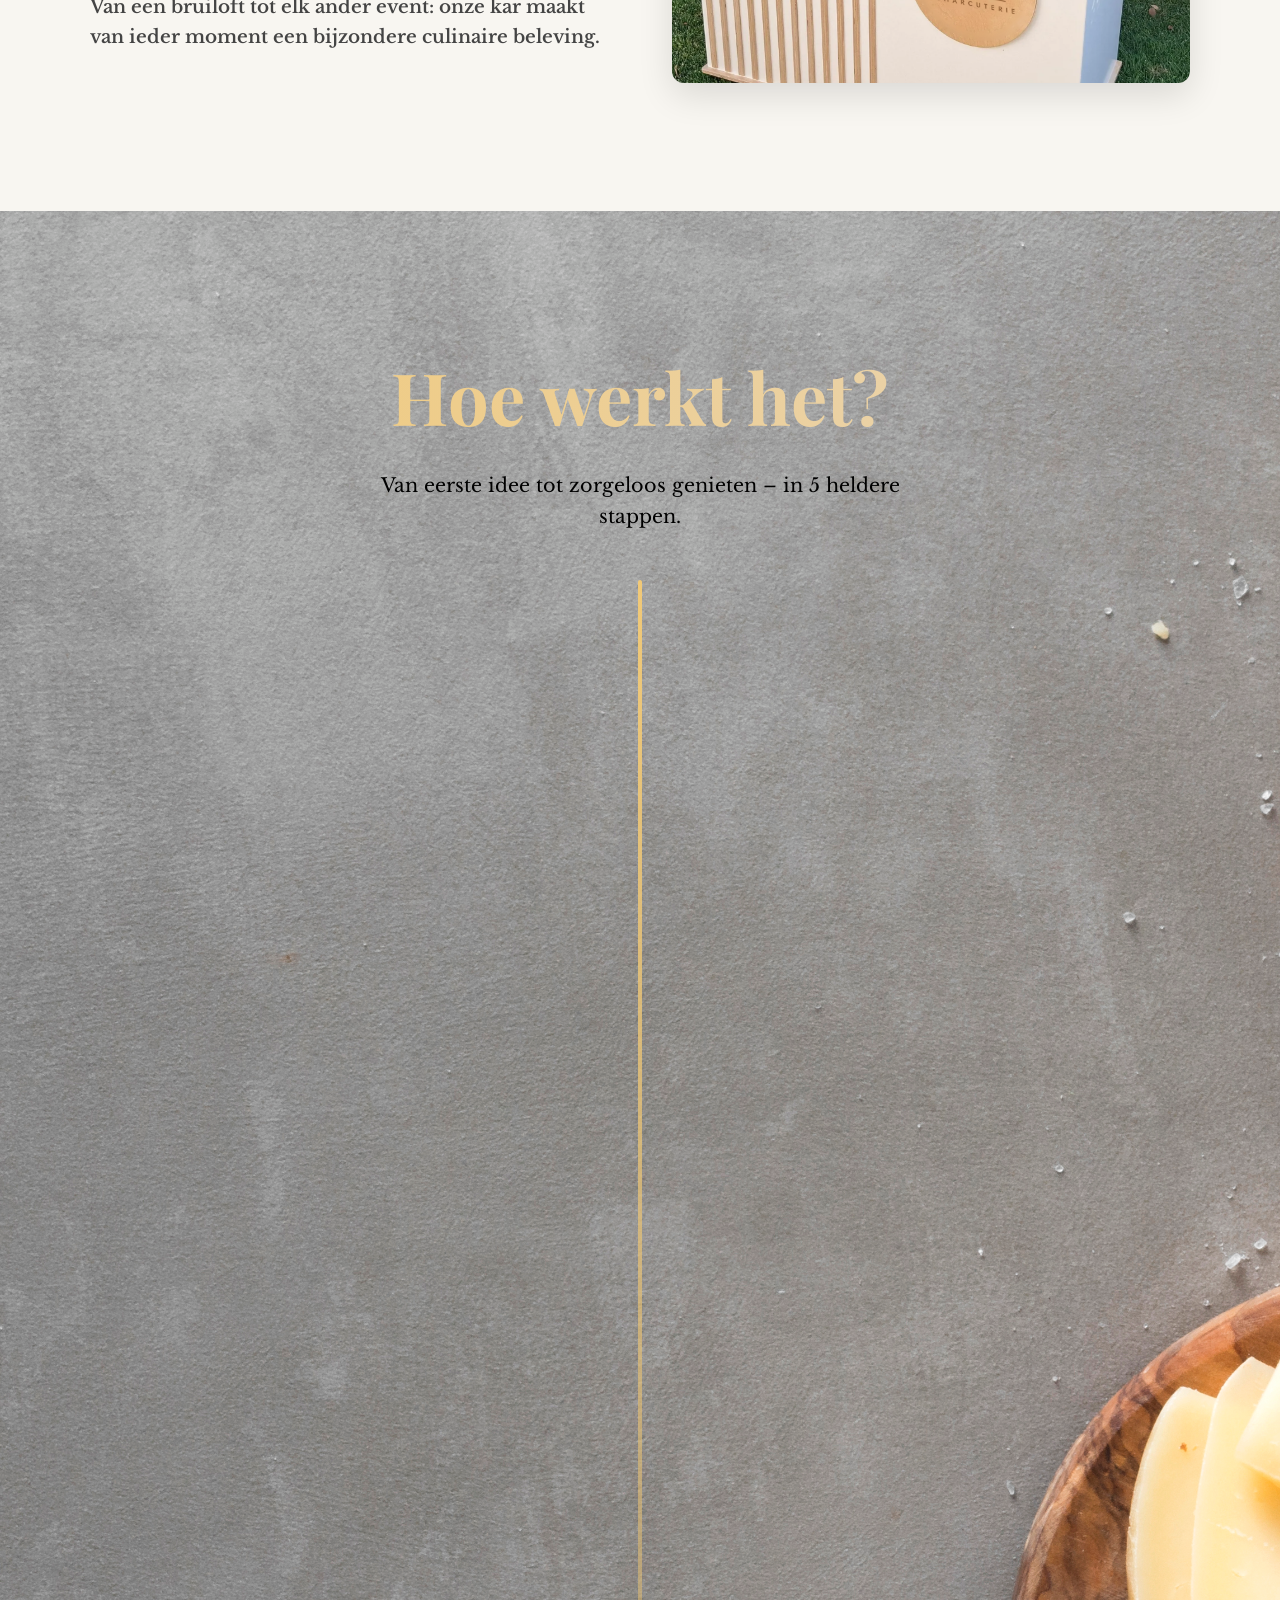
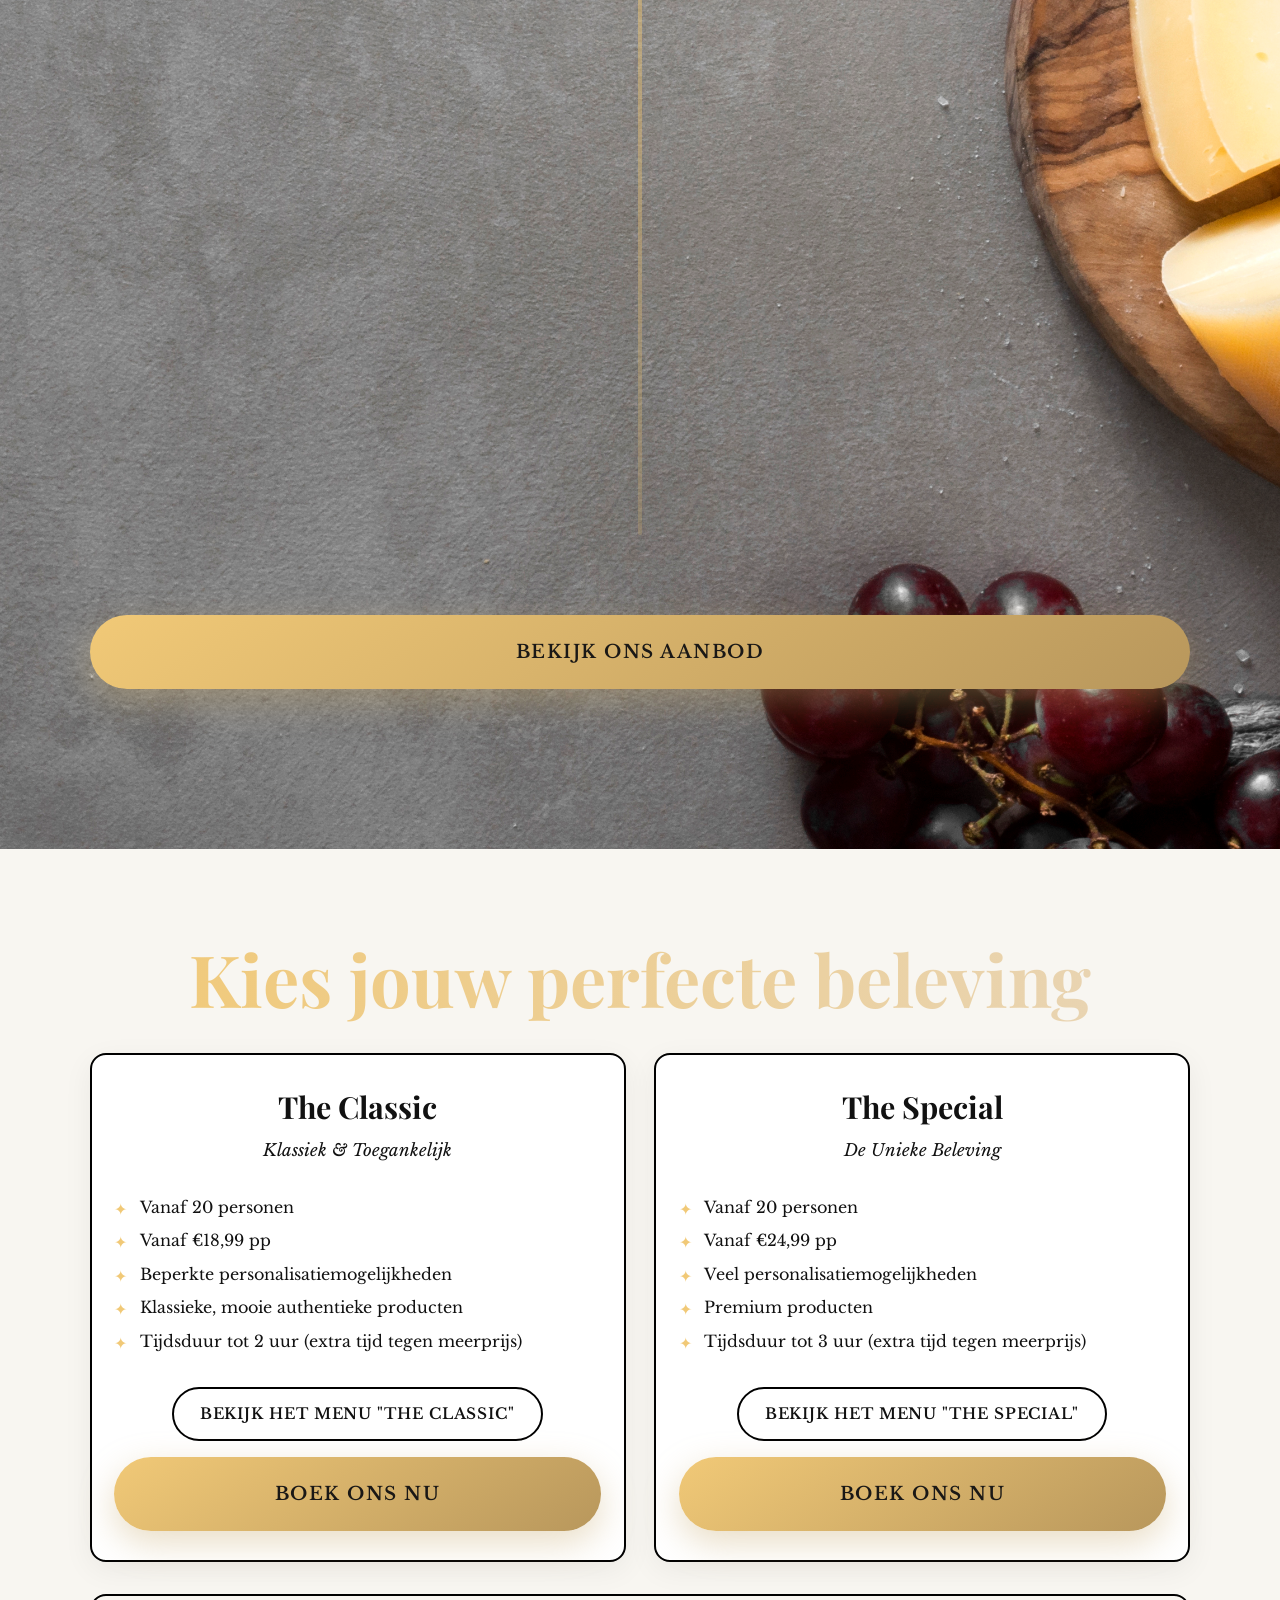
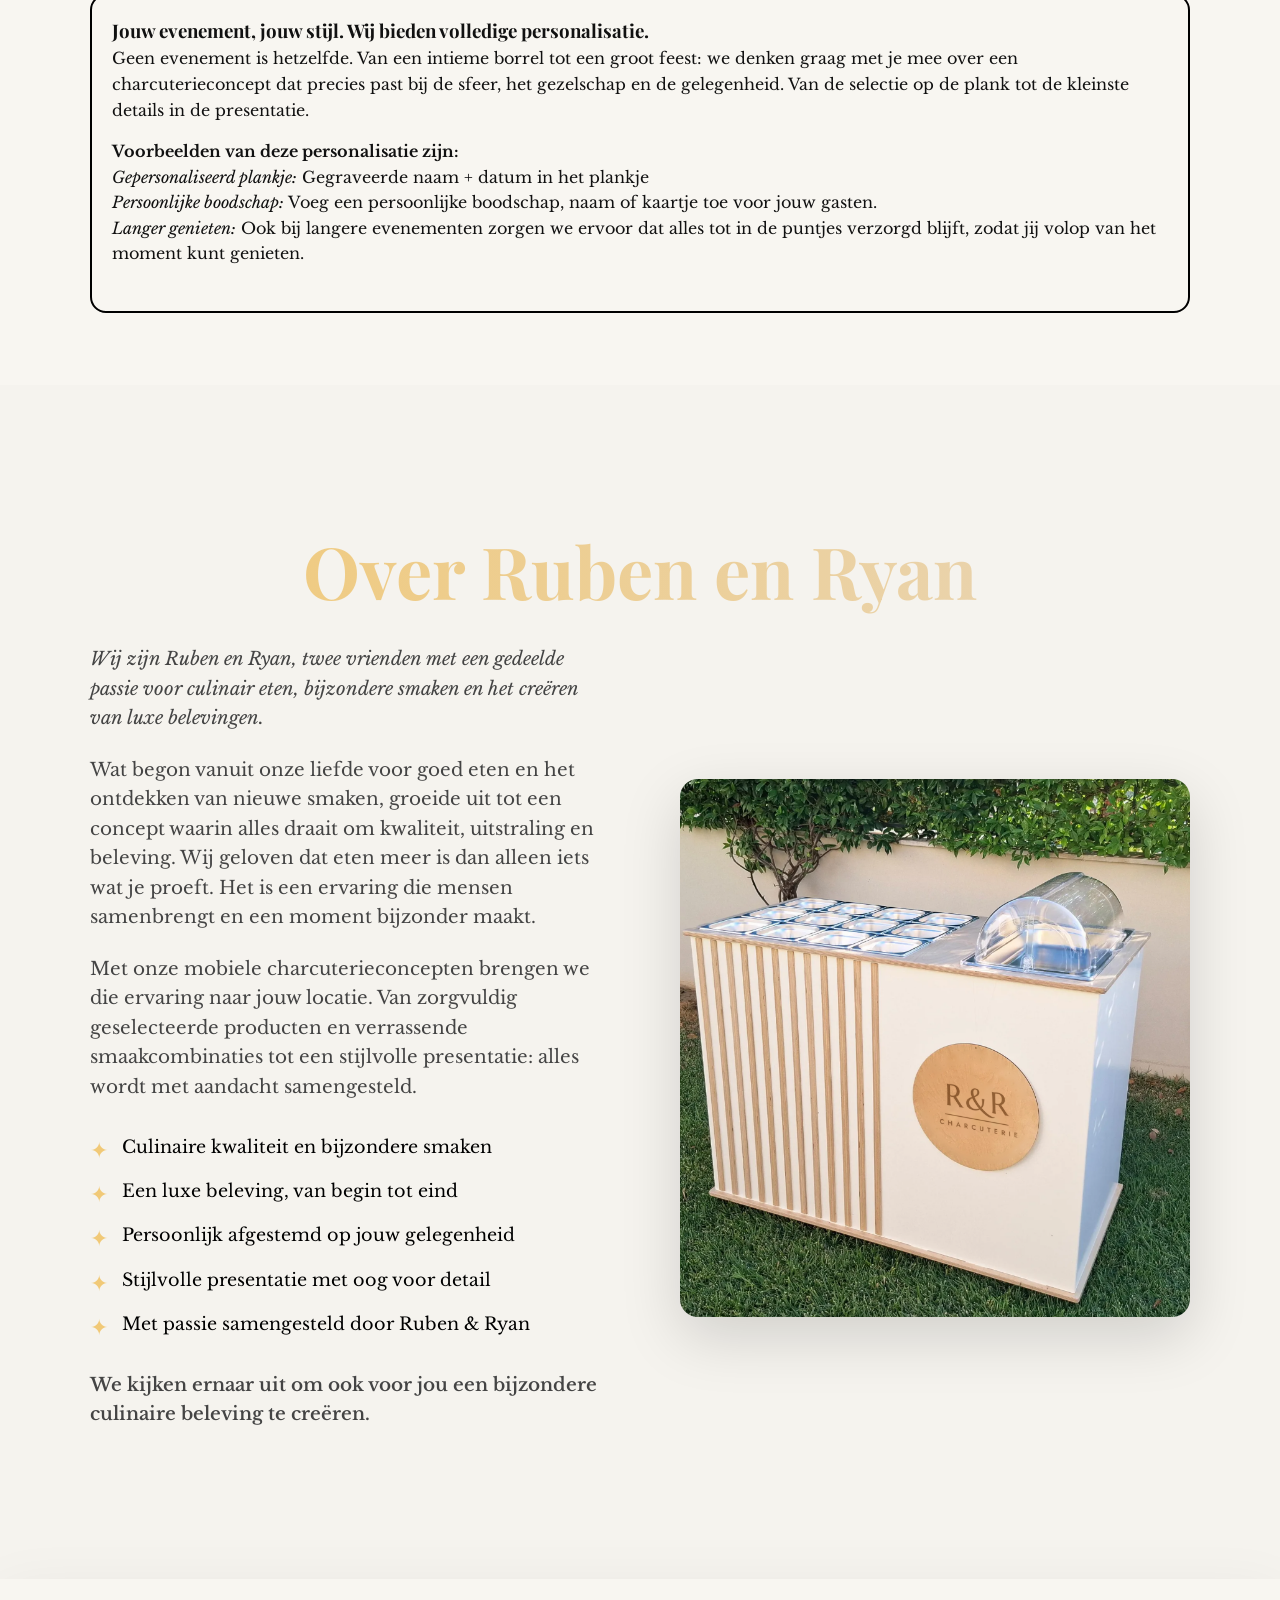
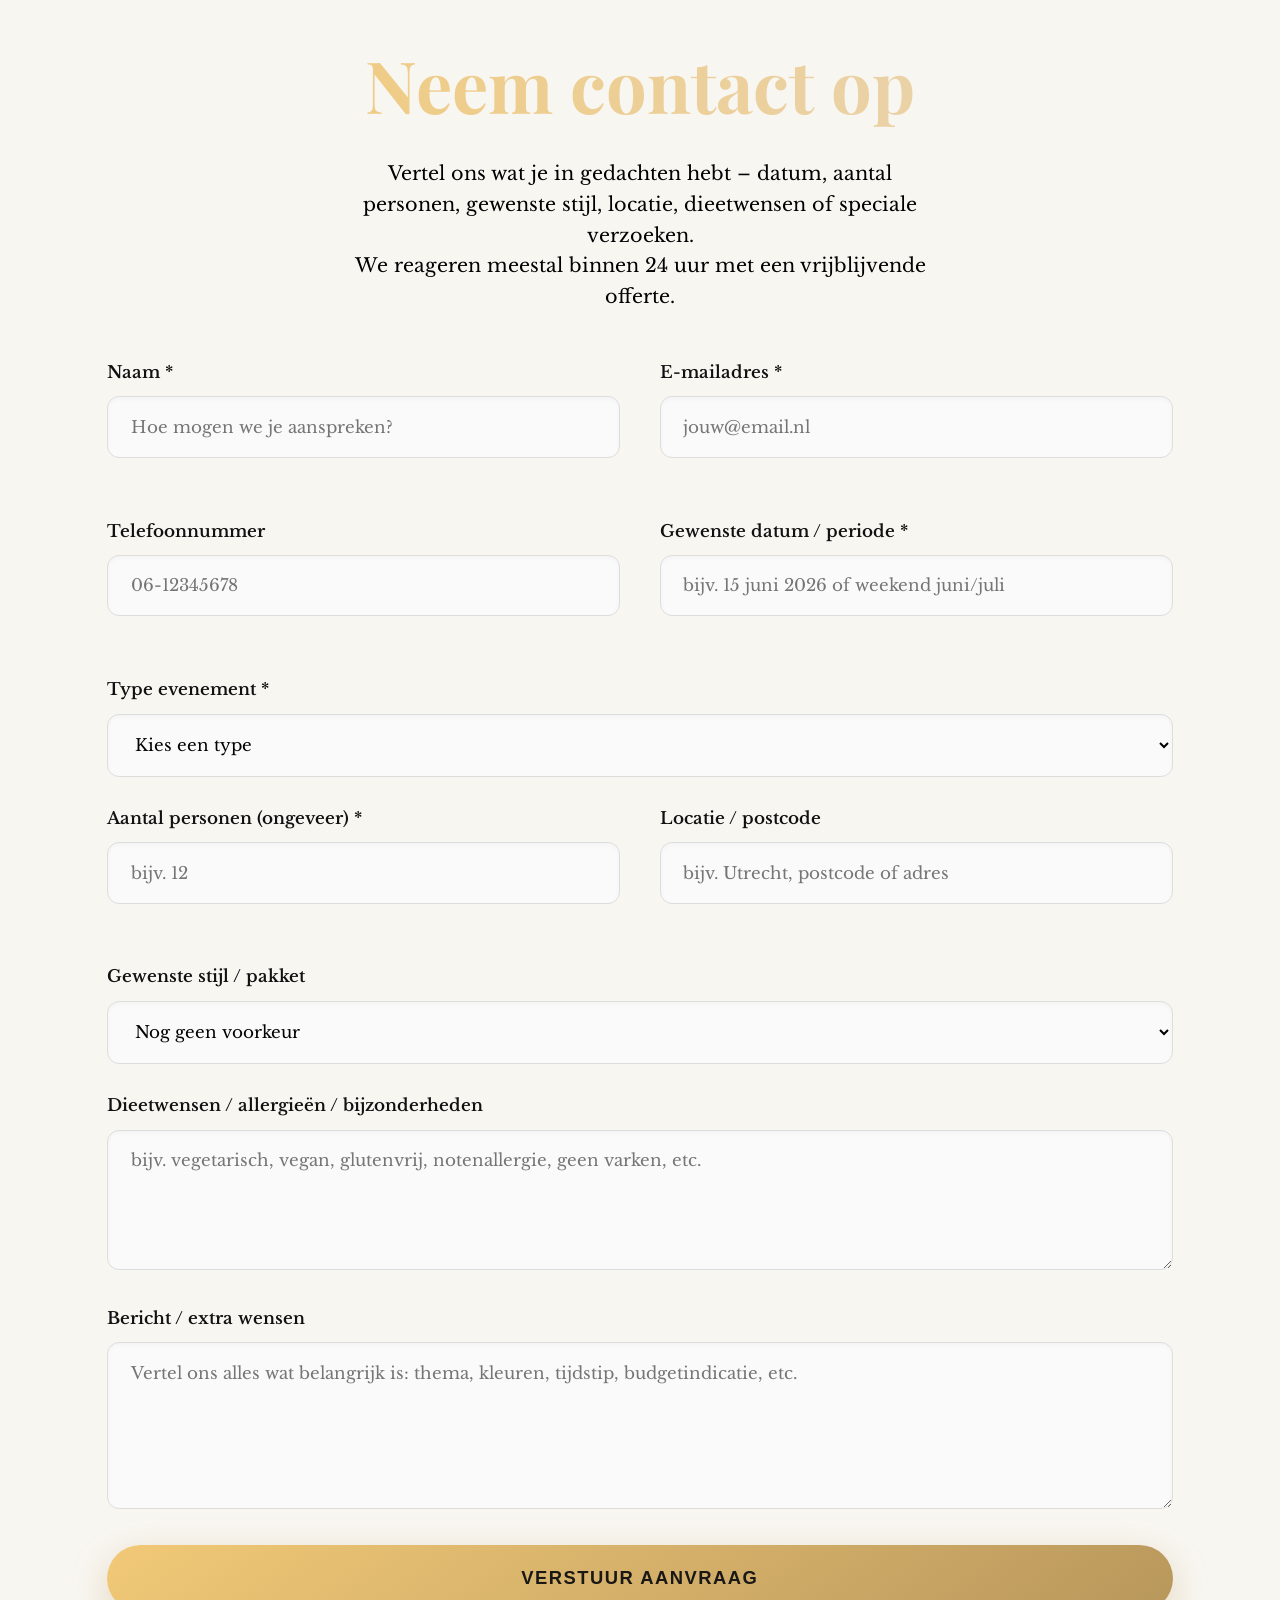
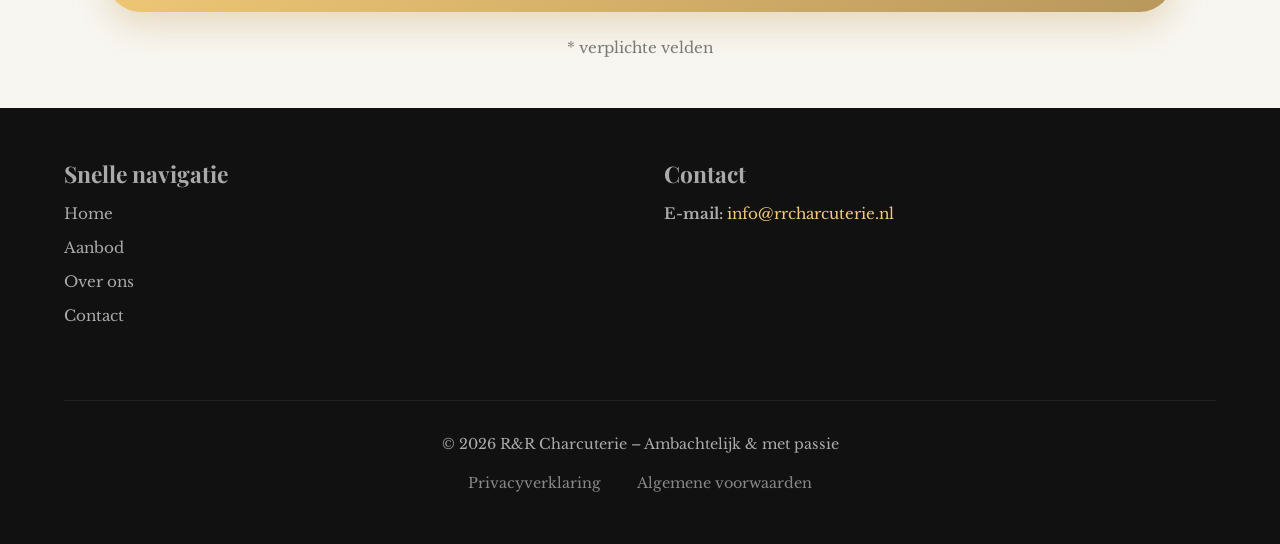
==== commit 06f0ca08: "up0datje" ====
--- a/index.html
+++ b/index.html
@@ -27,7 +27,7 @@
   <meta property="og:site_name" content="R&R Charcuterie">
   <meta
     property="og:image"
-    content="https://rrcharcuterie.nl/world-tapa-s-day-celebration-with-snacks.jpg"
+    content="https://rrcharcuterie.nl/world-tapa-s-day-celebration-with-snacks (1) (1).jpg"
   >
 
   <!-- Twitter -->
@@ -42,7 +42,7 @@
   >
   <meta
     name="twitter:image"
-    content="https://rrcharcuterie.nl/world-tapa-s-day-celebration-with-snacks.jpg"
+    content="https://rrcharcuterie.nl/world-tapa-s-day-celebration-with-snacks (1) (1).jpg"
   >
 
   <!-- Favicon -->
@@ -73,7 +73,7 @@
     "url": "https://rrcharcuterie.nl/",
     "email": "info@rrcharcuterie.nl",
     "description": "Luxe charcuterie op locatie voor bruiloften, borrels en evenementen.",
-    "image": "https://rrcharcuterie.nl/world-tapa-s-day-celebration-with-snacks.jpg",
+    "image": "https://rrcharcuterie.nl/world-tapa-s-day-celebration-with-snacks (1) (1).jpg",
     "priceRange": "€€"
   }
   </script>
@@ -131,7 +131,7 @@
     <picture>
 
       <img
-        src="world-tapa-s-day-celebration-with-snacks.jpg"
+        src="world-tapa-s-day-celebration-with-snacks (1) (1).jpg"
         alt="Luxe charcuterie met kazen, vleeswaren en verse ingrediënten"
         class="hero-img"
         loading="eager"
@@ -898,15 +898,11 @@
             </option>
 
             <option value="basis">
-              Basis
+              The Classic
             </option>
 
-            <option value="knapper-luxe">
-              Knapper &amp; Luxe
-            </option>
-
             <option value="333-signature">
-              333 Signature
+              The Special
             </option>
 
             <option value="custom">
